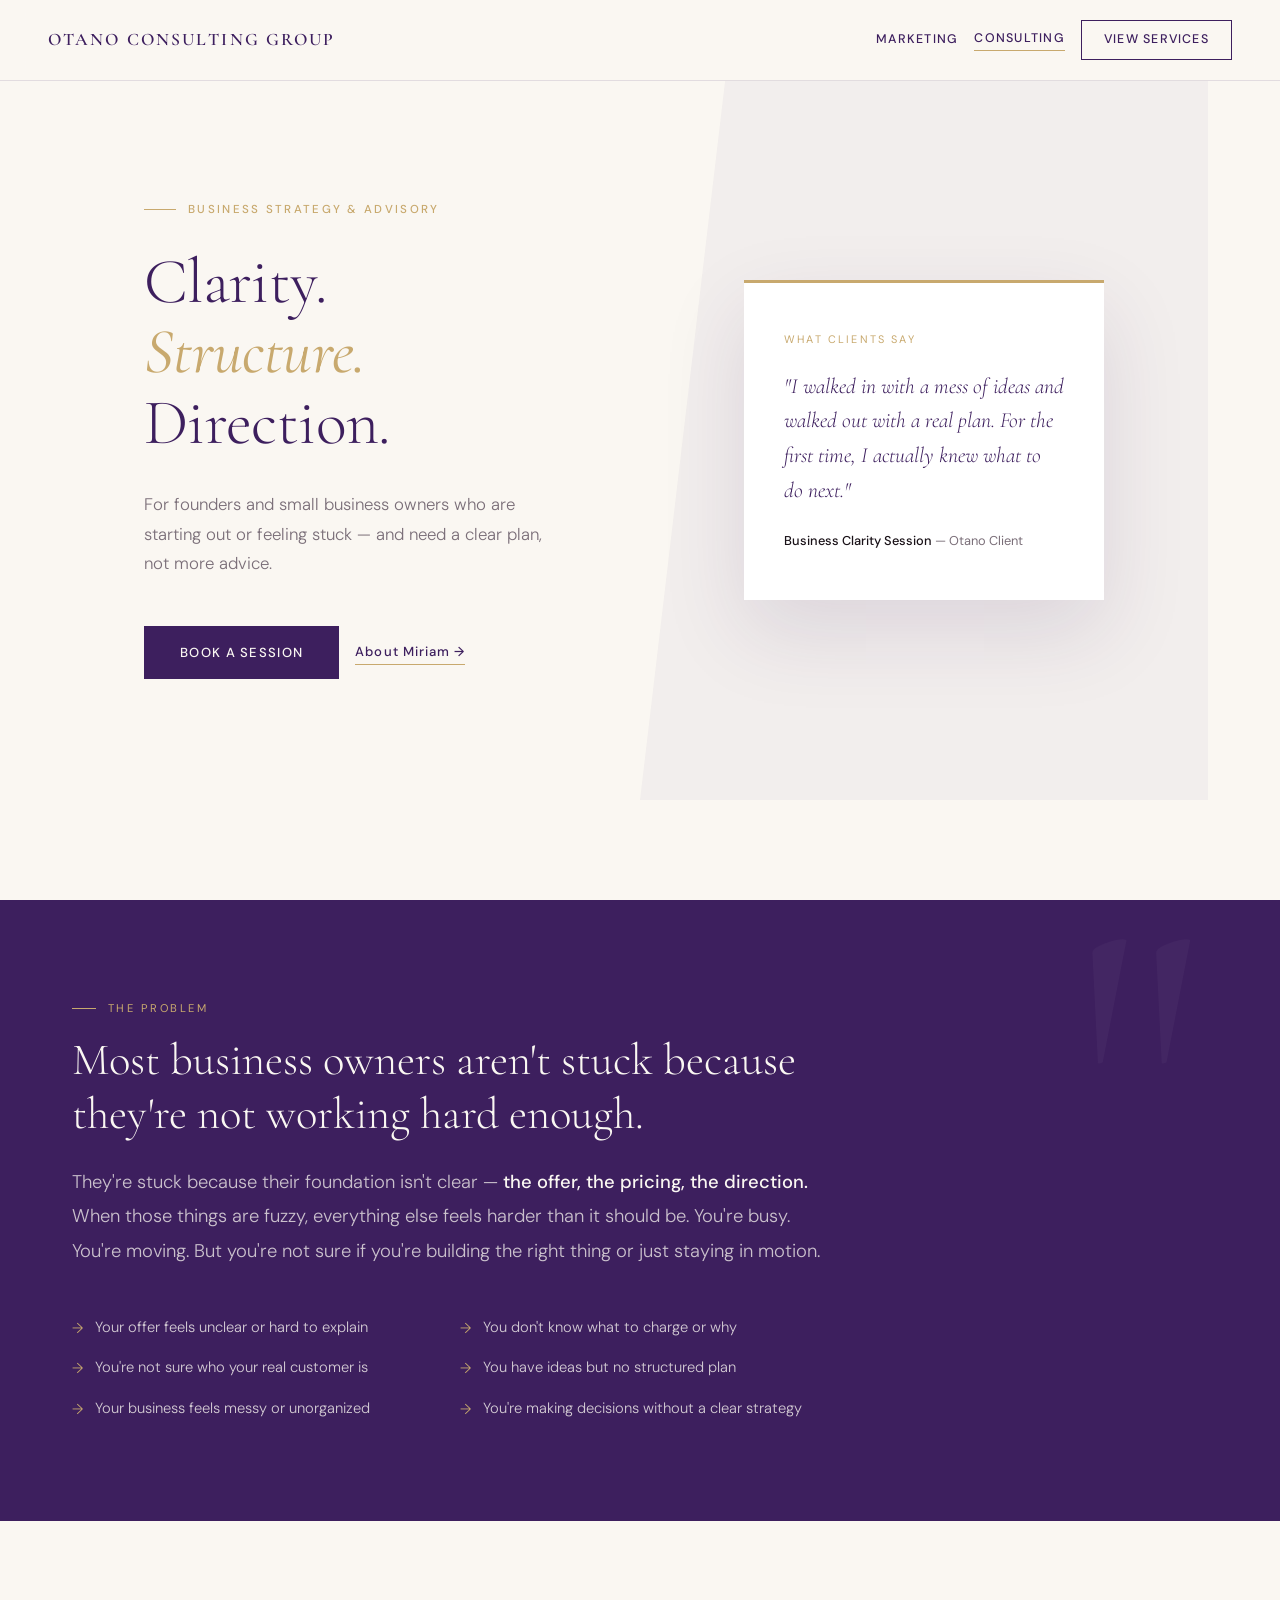
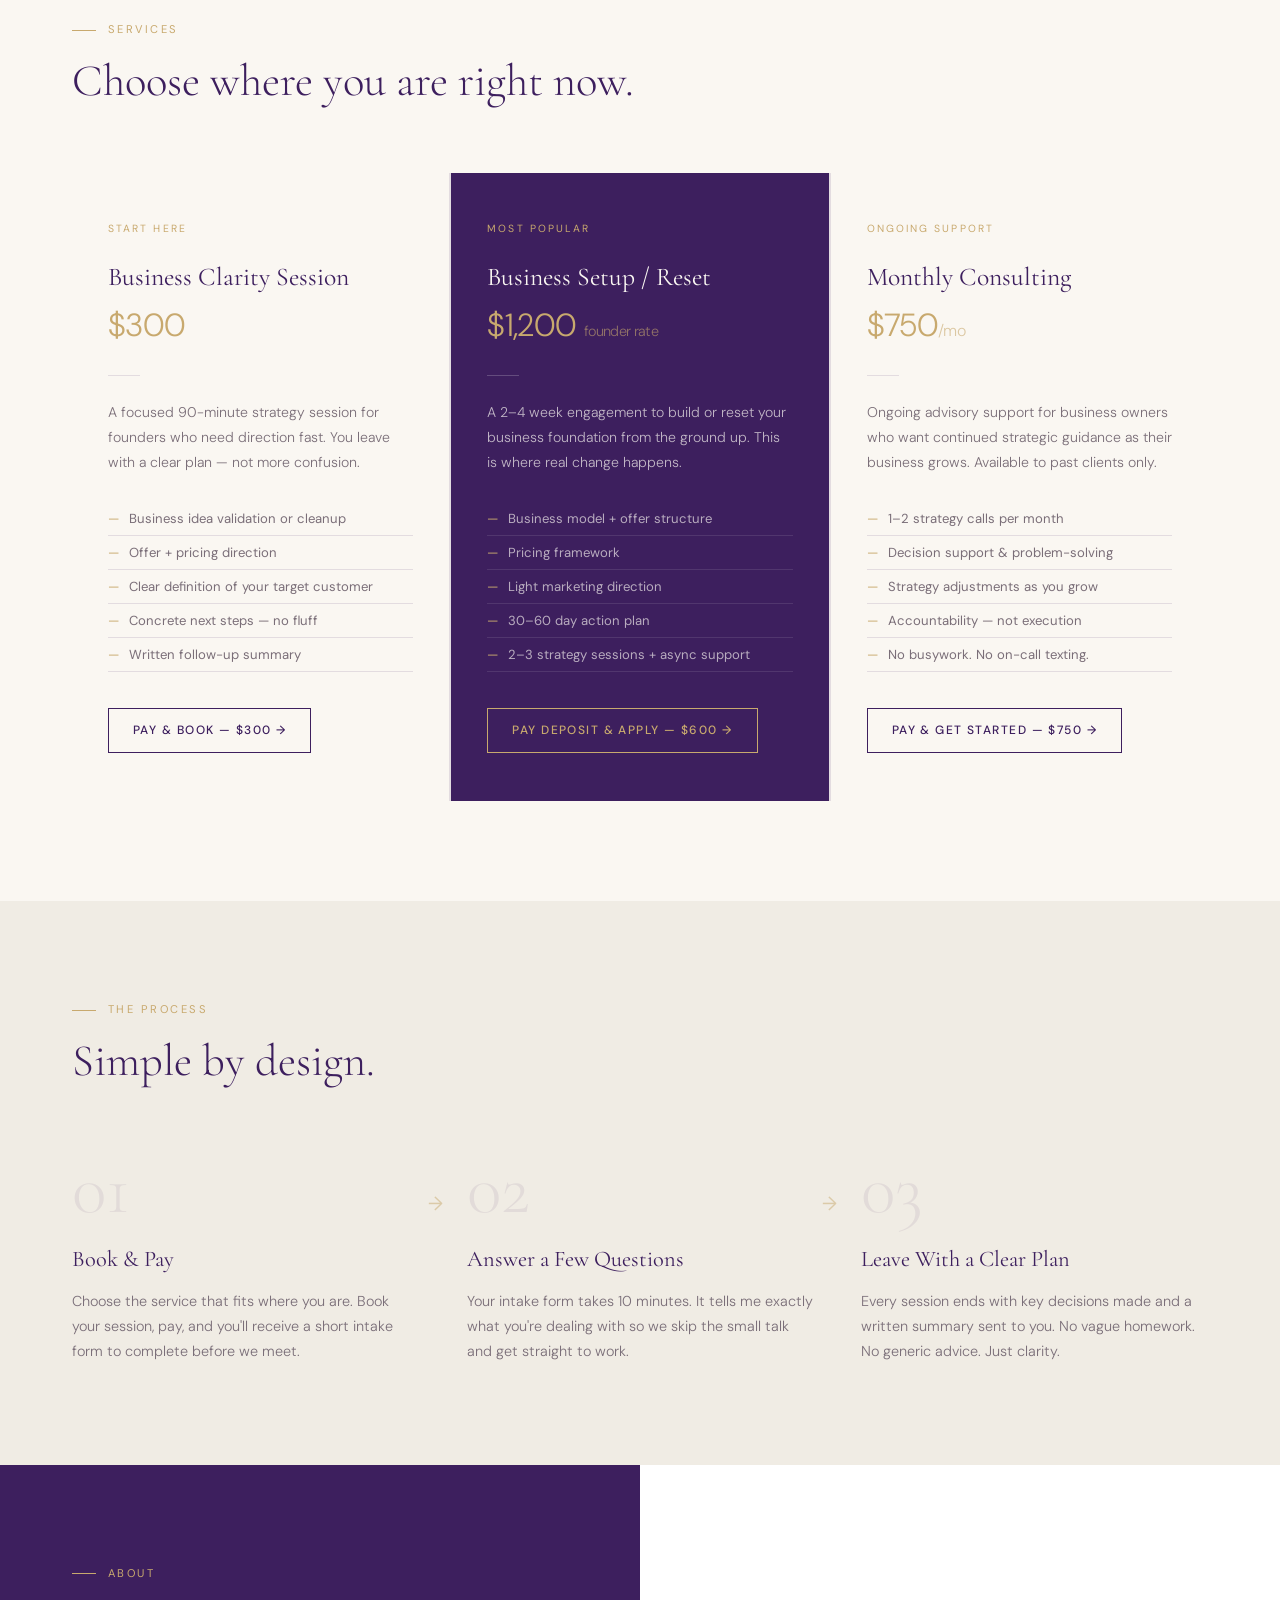
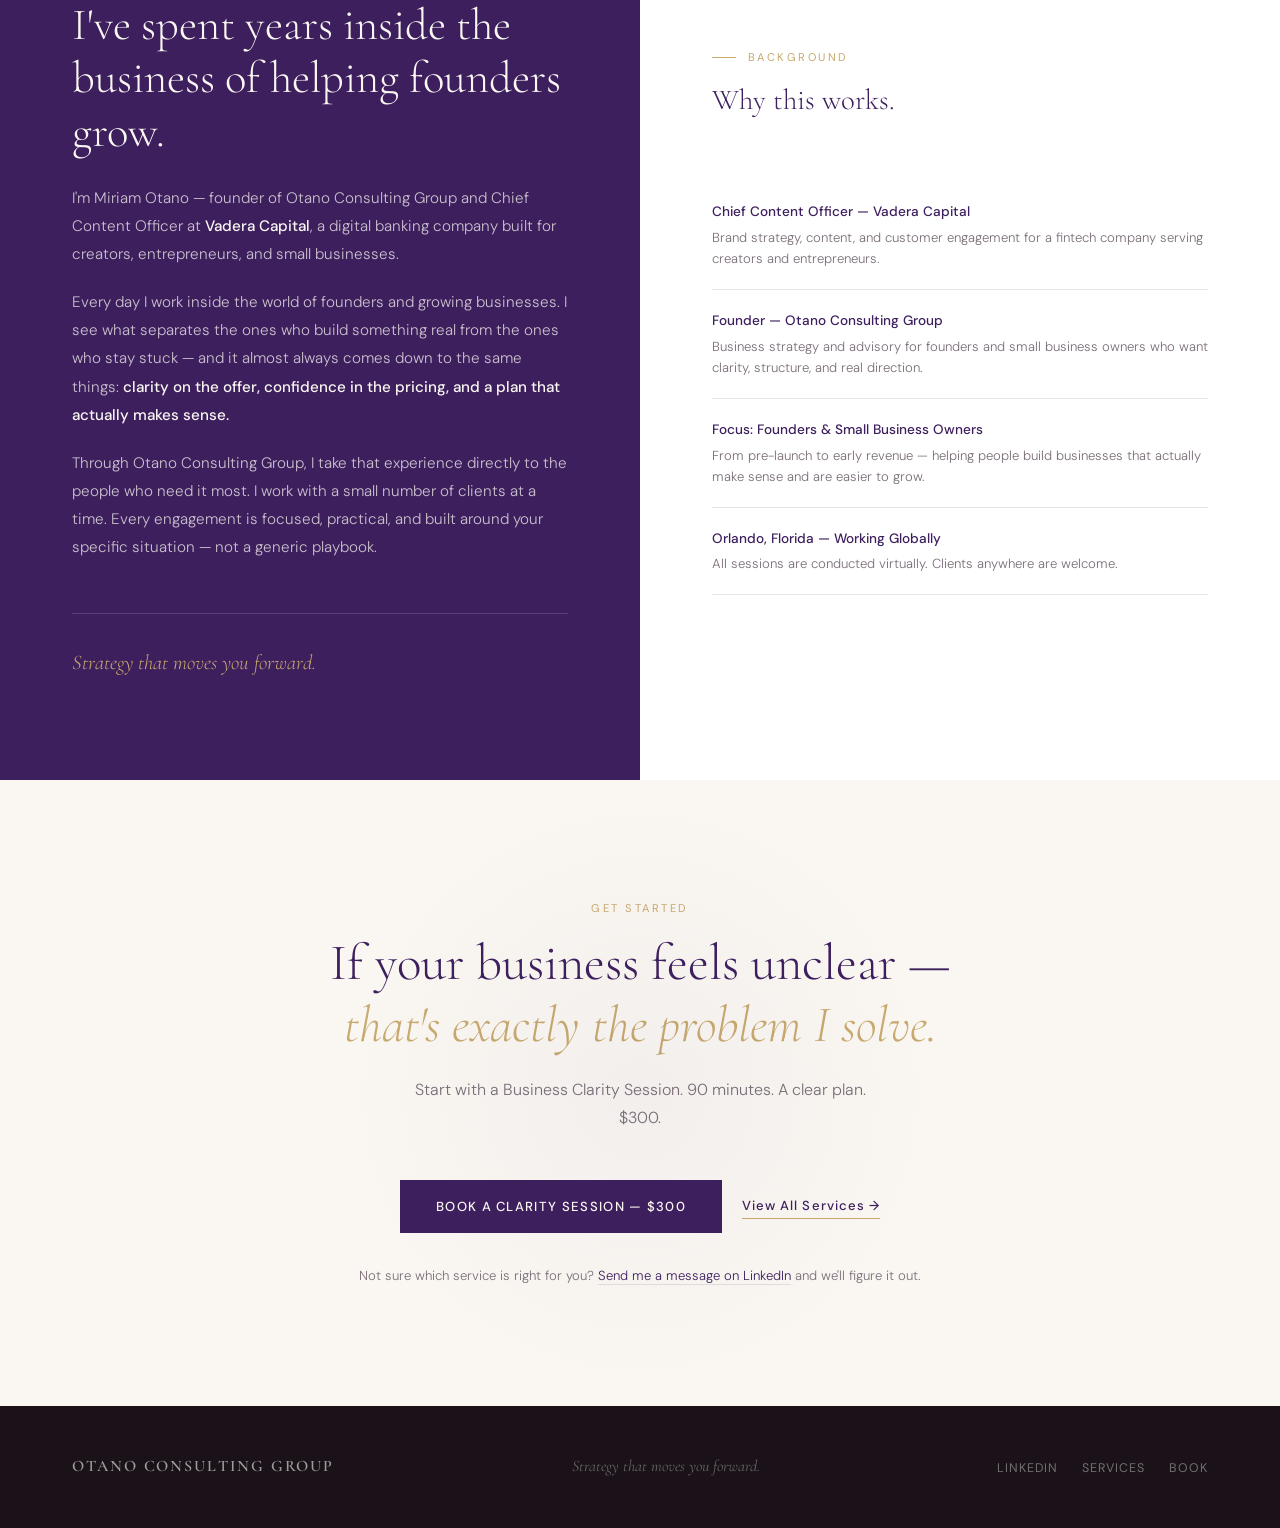
==== consulting.html @ ebc70600 "Add files via upload" ====
<!DOCTYPE html>
<html lang="en">
<head>
<meta charset="UTF-8"/>
<meta name="viewport" content="width=device-width, initial-scale=1.0"/>
<title>Otano Consulting Group</title>
<link href="https://fonts.googleapis.com/css2?family=Cormorant+Garamond:ital,wght@0,300;0,400;0,600;1,300;1,400&family=DM+Sans:wght@300;400;500&display=swap" rel="stylesheet"/>
<style>
  :root {
    --ink: #1a1218;
    --purple: #3d1f5e;
    --purple-mid: #5c3182;
    --gold: #c8a96e;
    --cream: #faf7f2;
    --warm-gray: #f0ece4;
    --text-muted: #7a6e78;
    --border: rgba(61,31,94,0.12);
  }

  *, *::before, *::after { box-sizing: border-box; margin: 0; padding: 0; }

  html { scroll-behavior: smooth; }

  body {
    font-family: 'DM Sans', sans-serif;
    background: var(--cream);
    color: var(--ink);
    font-size: 16px;
    line-height: 1.6;
    overflow-x: hidden;
  }

  /* ── NAV ── */
  nav {
    position: fixed; top: 0; left: 0; right: 0; z-index: 100;
    padding: 20px 48px;
    display: flex; align-items: center; justify-content: space-between;
    background: rgba(250,247,242,0.92);
    backdrop-filter: blur(12px);
    border-bottom: 1px solid var(--border);
  }
  .nav-logo {
    font-family: 'Cormorant Garamond', serif;
    font-size: 1.1rem;
    font-weight: 600;
    letter-spacing: 0.12em;
    text-transform: uppercase;
    color: var(--purple);
    text-decoration: none;
  }
  .nav-cta {
    font-size: 0.78rem;
    font-weight: 500;
    letter-spacing: 0.1em;
    text-transform: uppercase;
    color: var(--purple);
    text-decoration: none;
    border: 1px solid var(--purple);
    padding: 9px 22px;
    transition: all 0.25s;
  }
  .nav-cta:hover { background: var(--purple); color: var(--cream); }

  /* ── HERO ── */
  .hero {
    min-height: 100vh;
    display: grid;
    grid-template-columns: 1fr 1fr;
    padding-top: 80px;
    position: relative;
    overflow: hidden;
  }
  .hero-left {
    display: flex;
    flex-direction: column;
    justify-content: center;
    padding: 80px 48px 80px 72px;
    position: relative;
    z-index: 2;
  }
  .hero-eyebrow {
    font-size: 0.72rem;
    font-weight: 500;
    letter-spacing: 0.2em;
    text-transform: uppercase;
    color: var(--gold);
    margin-bottom: 28px;
    display: flex;
    align-items: center;
    gap: 12px;
  }
  .hero-eyebrow::before {
    content: '';
    display: block;
    width: 32px;
    height: 1px;
    background: var(--gold);
  }
  .hero h1 {
    font-family: 'Cormorant Garamond', serif;
    font-size: clamp(3rem, 5vw, 4.8rem);
    font-weight: 300;
    line-height: 1.1;
    color: var(--purple);
    margin-bottom: 32px;
    letter-spacing: -0.01em;
  }
  .hero h1 em {
    font-style: italic;
    font-weight: 400;
    color: var(--gold);
  }
  .hero-sub {
    font-size: 1.05rem;
    font-weight: 300;
    color: var(--text-muted);
    line-height: 1.75;
    max-width: 400px;
    margin-bottom: 48px;
  }
  .hero-actions {
    display: flex;
    gap: 16px;
    align-items: center;
    flex-wrap: wrap;
  }
  .btn-primary {
    display: inline-block;
    background: var(--purple);
    color: var(--cream);
    padding: 16px 36px;
    font-size: 0.82rem;
    font-weight: 500;
    letter-spacing: 0.1em;
    text-transform: uppercase;
    text-decoration: none;
    transition: all 0.3s;
    position: relative;
    overflow: hidden;
  }
  .btn-primary::after {
    content: '';
    position: absolute;
    bottom: 0; left: 0;
    width: 0; height: 2px;
    background: var(--gold);
    transition: width 0.3s;
  }
  .btn-primary:hover { background: var(--purple-mid); }
  .btn-primary:hover::after { width: 100%; }

  .btn-ghost {
    display: inline-block;
    color: var(--purple);
    font-size: 0.82rem;
    font-weight: 500;
    letter-spacing: 0.08em;
    text-decoration: none;
    border-bottom: 1px solid var(--gold);
    padding-bottom: 2px;
    transition: all 0.2s;
  }
  .btn-ghost:hover { color: var(--gold); }

  .hero-right {
    position: relative;
    display: flex;
    align-items: center;
    justify-content: center;
  }
  .hero-graphic {
    position: absolute;
    inset: 0;
    background: var(--purple);
    clip-path: polygon(15% 0%, 100% 0%, 100% 100%, 0% 100%);
    opacity: 0.04;
  }
  .hero-card {
    position: relative;
    z-index: 2;
    background: white;
    padding: 48px 40px;
    max-width: 360px;
    width: 90%;
    box-shadow: 0 32px 80px rgba(61,31,94,0.12);
    border-top: 3px solid var(--gold);
  }
  .hero-card-label {
    font-size: 0.68rem;
    letter-spacing: 0.2em;
    text-transform: uppercase;
    color: var(--gold);
    margin-bottom: 20px;
  }
  .hero-card p {
    font-family: 'Cormorant Garamond', serif;
    font-size: 1.35rem;
    font-weight: 300;
    line-height: 1.6;
    color: var(--purple);
    font-style: italic;
    margin-bottom: 24px;
  }
  .hero-card-sig {
    font-size: 0.8rem;
    color: var(--text-muted);
    font-weight: 400;
  }
  .hero-card-sig strong { color: var(--ink); font-weight: 500; }

  /* ── SECTION BASE ── */
  section { padding: 100px 72px; }

  .section-label {
    font-size: 0.7rem;
    letter-spacing: 0.22em;
    text-transform: uppercase;
    color: var(--gold);
    margin-bottom: 16px;
    display: flex;
    align-items: center;
    gap: 12px;
  }
  .section-label::before {
    content: '';
    display: block;
    width: 24px;
    height: 1px;
    background: var(--gold);
  }
  .section-title {
    font-family: 'Cormorant Garamond', serif;
    font-size: clamp(2rem, 3.5vw, 3rem);
    font-weight: 300;
    line-height: 1.2;
    color: var(--purple);
    margin-bottom: 24px;
  }

  /* ── PROBLEM ── */
  .problem {
    background: var(--purple);
    color: var(--cream);
    padding: 100px 72px;
    position: relative;
    overflow: hidden;
  }
  .problem::before {
    content: '"';
    position: absolute;
    top: -40px; right: 80px;
    font-family: 'Cormorant Garamond', serif;
    font-size: 28rem;
    color: rgba(255,255,255,0.03);
    line-height: 1;
    pointer-events: none;
  }
  .problem-inner {
    max-width: 760px;
  }
  .problem .section-label { color: var(--gold); }
  .problem .section-label::before { background: var(--gold); }
  .problem .section-title { color: var(--cream); }
  .problem-body {
    font-size: 1.15rem;
    font-weight: 300;
    line-height: 1.85;
    color: rgba(250,247,242,0.75);
    margin-bottom: 48px;
  }
  .problem-body strong { color: var(--cream); font-weight: 500; }

  .problem-list {
    display: grid;
    grid-template-columns: 1fr 1fr;
    gap: 16px;
    list-style: none;
  }
  .problem-list li {
    display: flex;
    align-items: flex-start;
    gap: 12px;
    font-size: 0.92rem;
    color: rgba(250,247,242,0.8);
    font-weight: 300;
  }
  .problem-list li::before {
    content: '→';
    color: var(--gold);
    flex-shrink: 0;
    margin-top: 1px;
  }

  /* ── OFFERS ── */
  .offers { background: var(--cream); }
  .offers-grid {
    display: grid;
    grid-template-columns: repeat(3, 1fr);
    gap: 2px;
    margin-top: 64px;
    background: var(--border);
  }
  .offer-card {
    background: var(--cream);
    padding: 48px 36px;
    position: relative;
    transition: all 0.3s;
  }
  .offer-card:hover { background: white; transform: translateY(-4px); box-shadow: 0 20px 60px rgba(61,31,94,0.1); z-index: 2; }
  .offer-card.featured {
    background: var(--purple);
  }
  .offer-card.featured:hover { background: var(--purple-mid); }

  .offer-tag {
    font-size: 0.65rem;
    letter-spacing: 0.2em;
    text-transform: uppercase;
    color: var(--gold);
    margin-bottom: 24px;
    display: block;
  }
  .offer-name {
    font-family: 'Cormorant Garamond', serif;
    font-size: 1.6rem;
    font-weight: 400;
    line-height: 1.2;
    color: var(--purple);
    margin-bottom: 8px;
  }
  .offer-card.featured .offer-name { color: var(--cream); }

  .offer-price {
    font-size: 2rem;
    font-weight: 300;
    color: var(--gold);
    margin-bottom: 24px;
    letter-spacing: -0.02em;
  }
  .offer-divider {
    width: 32px; height: 1px;
    background: var(--border);
    margin-bottom: 24px;
  }
  .offer-card.featured .offer-divider { background: rgba(255,255,255,0.2); }

  .offer-desc {
    font-size: 0.88rem;
    font-weight: 300;
    line-height: 1.75;
    color: var(--text-muted);
    margin-bottom: 28px;
  }
  .offer-card.featured .offer-desc { color: rgba(250,247,242,0.7); }

  .offer-includes {
    list-style: none;
    margin-bottom: 36px;
  }
  .offer-includes li {
    font-size: 0.82rem;
    color: var(--text-muted);
    padding: 6px 0;
    border-bottom: 1px solid var(--border);
    display: flex;
    gap: 10px;
    align-items: flex-start;
  }
  .offer-card.featured .offer-includes li {
    color: rgba(250,247,242,0.65);
    border-color: rgba(255,255,255,0.1);
  }
  .offer-includes li::before { content: '—'; color: var(--gold); flex-shrink: 0; }

  .offer-btn {
    display: inline-block;
    font-size: 0.75rem;
    font-weight: 500;
    letter-spacing: 0.12em;
    text-transform: uppercase;
    text-decoration: none;
    padding: 12px 24px;
    border: 1px solid var(--purple);
    color: var(--purple);
    transition: all 0.25s;
  }
  .offer-btn:hover { background: var(--purple); color: var(--cream); }
  .offer-card.featured .offer-btn {
    border-color: var(--gold);
    color: var(--gold);
  }
  .offer-card.featured .offer-btn:hover { background: var(--gold); color: var(--purple); }

  /* ── HOW IT WORKS ── */
  .how { background: var(--warm-gray); }
  .steps {
    display: grid;
    grid-template-columns: repeat(3, 1fr);
    gap: 48px;
    margin-top: 64px;
  }
  .step {
    position: relative;
  }
  .step-number {
    font-family: 'Cormorant Garamond', serif;
    font-size: 4.5rem;
    font-weight: 300;
    color: rgba(61,31,94,0.08);
    line-height: 1;
    margin-bottom: 16px;
  }
  .step-title {
    font-family: 'Cormorant Garamond', serif;
    font-size: 1.4rem;
    font-weight: 400;
    color: var(--purple);
    margin-bottom: 12px;
  }
  .step-desc {
    font-size: 0.9rem;
    font-weight: 300;
    color: var(--text-muted);
    line-height: 1.75;
  }
  .step-connector {
    position: absolute;
    top: 36px; right: -24px;
    color: var(--gold);
    font-size: 1.2rem;
    opacity: 0.5;
  }

  /* ── ABOUT ── */
  .about {
    display: grid;
    grid-template-columns: 1fr 1fr;
    gap: 0;
    padding: 0;
    background: white;
  }
  .about-left {
    background: var(--purple);
    padding: 100px 72px;
    display: flex;
    flex-direction: column;
    justify-content: center;
  }
  .about-left .section-label { color: var(--gold); }
  .about-left .section-label::before { background: var(--gold); }
  .about-left .section-title { color: var(--cream); }
  .about-left p {
    font-size: 0.95rem;
    font-weight: 300;
    line-height: 1.85;
    color: rgba(250,247,242,0.75);
    margin-bottom: 20px;
  }
  .about-left p strong { color: var(--cream); font-weight: 500; }
  .about-tagline {
    margin-top: 32px;
    padding-top: 32px;
    border-top: 1px solid rgba(255,255,255,0.15);
    font-family: 'Cormorant Garamond', serif;
    font-size: 1.3rem;
    font-style: italic;
    color: var(--gold);
    font-weight: 300;
  }
  .about-right {
    padding: 100px 72px;
    display: flex;
    flex-direction: column;
    justify-content: center;
    background: white;
  }
  .credentials {
    list-style: none;
    margin-top: 40px;
  }
  .credentials li {
    padding: 20px 0;
    border-bottom: 1px solid var(--border);
    display: flex;
    flex-direction: column;
    gap: 4px;
  }
  .credentials li strong {
    font-size: 0.85rem;
    font-weight: 500;
    color: var(--purple);
  }
  .credentials li span {
    font-size: 0.82rem;
    font-weight: 300;
    color: var(--text-muted);
  }

  /* ── CTA ── */
  .cta-section {
    background: var(--cream);
    padding: 120px 72px;
    text-align: center;
    position: relative;
    overflow: hidden;
  }
  .cta-section::before {
    content: '';
    position: absolute;
    top: 50%; left: 50%;
    transform: translate(-50%, -50%);
    width: 600px; height: 600px;
    border-radius: 50%;
    background: radial-gradient(circle, rgba(61,31,94,0.04) 0%, transparent 70%);
    pointer-events: none;
  }
  .cta-section .section-label {
    justify-content: center;
  }
  .cta-section .section-label::before { display: none; }
  .cta-title {
    font-family: 'Cormorant Garamond', serif;
    font-size: clamp(2.2rem, 4vw, 3.8rem);
    font-weight: 300;
    color: var(--purple);
    max-width: 700px;
    margin: 0 auto 20px;
    line-height: 1.2;
  }
  .cta-title em { font-style: italic; color: var(--gold); }
  .cta-sub {
    font-size: 1rem;
    font-weight: 300;
    color: var(--text-muted);
    max-width: 480px;
    margin: 0 auto 48px;
    line-height: 1.75;
  }
  .cta-actions {
    display: flex;
    gap: 20px;
    justify-content: center;
    align-items: center;
    flex-wrap: wrap;
  }
  .cta-note {
    margin-top: 32px;
    font-size: 0.82rem;
    color: var(--text-muted);
    font-weight: 300;
  }
  .cta-note a { color: var(--purple); text-decoration: none; border-bottom: 1px solid var(--border); }

  /* ── FOOTER ── */
  footer {
    background: var(--ink);
    padding: 48px 72px;
    display: flex;
    align-items: center;
    justify-content: space-between;
  }
  .footer-logo {
    font-family: 'Cormorant Garamond', serif;
    font-size: 1rem;
    font-weight: 600;
    letter-spacing: 0.12em;
    text-transform: uppercase;
    color: var(--cream);
    opacity: 0.6;
  }
  .footer-tagline {
    font-size: 0.78rem;
    color: rgba(250,247,242,0.35);
    font-style: italic;
    font-family: 'Cormorant Garamond', serif;
    font-size: 1rem;
  }
  .footer-links {
    display: flex;
    gap: 24px;
    list-style: none;
  }
  .footer-links a {
    font-size: 0.78rem;
    color: rgba(250,247,242,0.4);
    text-decoration: none;
    letter-spacing: 0.08em;
    text-transform: uppercase;
    transition: color 0.2s;
  }
  .footer-links a:hover { color: var(--gold); }

  /* ── ANIMATIONS ── */
  .fade-up {
    opacity: 0;
    transform: translateY(28px);
    transition: opacity 0.7s ease, transform 0.7s ease;
  }
  .fade-up.visible {
    opacity: 1;
    transform: translateY(0);
  }

  /* ── RESPONSIVE ── */
  @media (max-width: 900px) {
    nav { padding: 16px 24px; }
    .hero { grid-template-columns: 1fr; min-height: auto; padding-top: 80px; }
    .hero-left { padding: 60px 24px; }
    .hero-right { display: none; }
    section { padding: 72px 24px; }
    .problem { padding: 72px 24px; }
    .offers-grid { grid-template-columns: 1fr; gap: 0; }
    .steps { grid-template-columns: 1fr; gap: 36px; }
    .step-connector { display: none; }
    .about { grid-template-columns: 1fr; }
    .about-left, .about-right { padding: 72px 24px; }
    .cta-section { padding: 80px 24px; }
    .problem-list { grid-template-columns: 1fr; }
    footer { flex-direction: column; gap: 20px; text-align: center; padding: 40px 24px; }
    .footer-links { justify-content: center; }
  }
</style>
</head>
<body>

<!-- NAV -->
<nav>
  <a href="index.html" class="nav-logo">Otano Consulting Group</a>
  <div style="display:flex;gap:16px;align-items:center;">
    <a href="index.html" style="font-size:0.78rem;font-weight:500;letter-spacing:0.1em;text-transform:uppercase;color:var(--purple);text-decoration:none;">Marketing</a>
    <a href="consulting.html" style="font-size:0.78rem;font-weight:500;letter-spacing:0.1em;text-transform:uppercase;color:var(--purple);text-decoration:none;border-bottom:1px solid var(--gold);padding-bottom:2px;">Consulting</a>
    <a href="#offers" class="nav-cta">View Services</a>
  </div>
</nav>

<!-- HERO -->
<section class="hero">
  <div class="hero-left">
    <div class="hero-eyebrow">Business Strategy & Advisory</div>
    <h1>Clarity.<br/><em>Structure.</em><br/>Direction.</h1>
    <p class="hero-sub">For founders and small business owners who are starting out or feeling stuck — and need a clear plan, not more advice.</p>
    <div class="hero-actions">
      <a href="https://buy.stripe.com/3cI14o5p83eCfj0efCdMI00" target="_blank" class="btn-primary">Book a Session</a>
      <a href="#about" class="btn-ghost">About Miriam →</a>
    </div>
  </div>
  <div class="hero-right">
    <div class="hero-graphic"></div>
    <div class="hero-card">
      <div class="hero-card-label">What clients say</div>
      <p>"I walked in with a mess of ideas and walked out with a real plan. For the first time, I actually knew what to do next."</p>
      <div class="hero-card-sig"><strong>Business Clarity Session</strong> — Otano Client</div>
    </div>
  </div>
</section>

<!-- PROBLEM -->
<div class="problem">
  <div class="problem-inner">
    <div class="section-label">The Problem</div>
    <h2 class="section-title">Most business owners aren't stuck because they're not working hard enough.</h2>
    <p class="problem-body">They're stuck because their foundation isn't clear — <strong>the offer, the pricing, the direction.</strong> When those things are fuzzy, everything else feels harder than it should be. You're busy. You're moving. But you're not sure if you're building the right thing or just staying in motion.</p>
    <ul class="problem-list">
      <li>Your offer feels unclear or hard to explain</li>
      <li>You don't know what to charge or why</li>
      <li>You're not sure who your real customer is</li>
      <li>You have ideas but no structured plan</li>
      <li>Your business feels messy or unorganized</li>
      <li>You're making decisions without a clear strategy</li>
    </ul>
  </div>
</div>

<!-- OFFERS -->
<section class="offers" id="offers">
  <div class="section-label">Services</div>
  <h2 class="section-title">Choose where you are right now.</h2>
  <div class="offers-grid">

    <!-- Offer 1 -->
    <div class="offer-card fade-up">
      <span class="offer-tag">Start Here</span>
      <div class="offer-name">Business Clarity Session</div>
      <div class="offer-price">$300</div>
      <div class="offer-divider"></div>
      <p class="offer-desc">A focused 90-minute strategy session for founders who need direction fast. You leave with a clear plan — not more confusion.</p>
      <ul class="offer-includes">
        <li>Business idea validation or cleanup</li>
        <li>Offer + pricing direction</li>
        <li>Clear definition of your target customer</li>
        <li>Concrete next steps — no fluff</li>
        <li>Written follow-up summary</li>
      </ul>
      <a href="https://buy.stripe.com/3cI14o5p83eCfj0efCdMI00" target="_blank" class="offer-btn">Pay & Book — $300 →</a>
    </div>

    <!-- Offer 2 (featured) -->
    <div class="offer-card featured fade-up">
      <span class="offer-tag">Most Popular</span>
      <div class="offer-name">Business Setup / Reset</div>
      <div class="offer-price">$1,200 <span style="font-size:0.9rem;opacity:0.6">founder rate</span></div>
      <div class="offer-divider"></div>
      <p class="offer-desc">A 2–4 week engagement to build or reset your business foundation from the ground up. This is where real change happens.</p>
      <ul class="offer-includes">
        <li>Business model + offer structure</li>
        <li>Pricing framework</li>
        <li>Light marketing direction</li>
        <li>30–60 day action plan</li>
        <li>2–3 strategy sessions + async support</li>
      </ul>
      <a href="https://buy.stripe.com/9B614oaJsdTg6Mub3qdMI02" target="_blank" class="offer-btn">Pay Deposit & Apply — $600 →</a>
    </div>

    <!-- Offer 3 -->
    <div class="offer-card fade-up">
      <span class="offer-tag">Ongoing Support</span>
      <div class="offer-name">Monthly Consulting</div>
      <div class="offer-price">$750<span style="font-size:1rem;opacity:0.6">/mo</span></div>
      <div class="offer-divider"></div>
      <p class="offer-desc">Ongoing advisory support for business owners who want continued strategic guidance as their business grows. Available to past clients only.</p>
      <ul class="offer-includes">
        <li>1–2 strategy calls per month</li>
        <li>Decision support & problem-solving</li>
        <li>Strategy adjustments as you grow</li>
        <li>Accountability — not execution</li>
        <li>No busywork. No on-call texting.</li>
      </ul>
      <a href="https://buy.stripe.com/00wbJ218SeXkdaSdbydMI01" target="_blank" class="offer-btn">Pay & Get Started — $750 →</a>
    </div>

  </div>
</section>

<!-- HOW IT WORKS -->
<section class="how" id="how">
  <div class="section-label">The Process</div>
  <h2 class="section-title">Simple by design.</h2>
  <div class="steps">
    <div class="step fade-up">
      <div class="step-number">01</div>
      <div class="step-title">Book & Pay</div>
      <p class="step-desc">Choose the service that fits where you are. Book your session, pay, and you'll receive a short intake form to complete before we meet.</p>
      <span class="step-connector">→</span>
    </div>
    <div class="step fade-up">
      <div class="step-number">02</div>
      <div class="step-title">Answer a Few Questions</div>
      <p class="step-desc">Your intake form takes 10 minutes. It tells me exactly what you're dealing with so we skip the small talk and get straight to work.</p>
      <span class="step-connector">→</span>
    </div>
    <div class="step fade-up">
      <div class="step-number">03</div>
      <div class="step-title">Leave With a Clear Plan</div>
      <p class="step-desc">Every session ends with key decisions made and a written summary sent to you. No vague homework. No generic advice. Just clarity.</p>
    </div>
  </div>
</section>

<!-- ABOUT -->
<div class="about" id="about">
  <div class="about-left">
    <div class="section-label">About</div>
    <h2 class="section-title">I've spent years inside the business of helping founders grow.</h2>
    <p>I'm Miriam Otano — founder of Otano Consulting Group and Chief Content Officer at <strong>Vadera Capital</strong>, a digital banking company built for creators, entrepreneurs, and small businesses.</p>
    <p>Every day I work inside the world of founders and growing businesses. I see what separates the ones who build something real from the ones who stay stuck — and it almost always comes down to the same things: <strong>clarity on the offer, confidence in the pricing, and a plan that actually makes sense.</strong></p>
    <p>Through Otano Consulting Group, I take that experience directly to the people who need it most. I work with a small number of clients at a time. Every engagement is focused, practical, and built around your specific situation — not a generic playbook.</p>
    <div class="about-tagline">Strategy that moves you forward.</div>
  </div>
  <div class="about-right">
    <div class="section-label">Background</div>
    <h2 class="section-title" style="font-size:1.8rem">Why this works.</h2>
    <ul class="credentials">
      <li>
        <strong>Chief Content Officer — Vadera Capital</strong>
        <span>Brand strategy, content, and customer engagement for a fintech company serving creators and entrepreneurs.</span>
      </li>
      <li>
        <strong>Founder — Otano Consulting Group</strong>
        <span>Business strategy and advisory for founders and small business owners who want clarity, structure, and real direction.</span>
      </li>
      <li>
        <strong>Focus: Founders & Small Business Owners</strong>
        <span>From pre-launch to early revenue — helping people build businesses that actually make sense and are easier to grow.</span>
      </li>
      <li>
        <strong>Orlando, Florida — Working Globally</strong>
        <span>All sessions are conducted virtually. Clients anywhere are welcome.</span>
      </li>
    </ul>
  </div>
</div>

<!-- CTA -->
<section class="cta-section" id="book">
  <div class="section-label">Get Started</div>
  <h2 class="cta-title">If your business feels unclear — <em>that's exactly the problem I solve.</em></h2>
  <p class="cta-sub">Start with a Business Clarity Session. 90 minutes. A clear plan. $300.</p>
  <div class="cta-actions">
    <a href="https://buy.stripe.com/3cI14o5p83eCfj0efCdMI00" target="_blank" class="btn-primary">Book a Clarity Session — $300</a>
    <a href="#offers" class="btn-ghost">View All Services →</a>
  </div>
  <p class="cta-note">Not sure which service is right for you? <a href="https://www.linkedin.com/in/miriamotano/" target="_blank">Send me a message on LinkedIn</a> and we'll figure it out.</p>
</section>

<!-- FOOTER -->
<footer>
  <div class="footer-logo">Otano Consulting Group</div>
  <div class="footer-tagline">Strategy that moves you forward.</div>
  <ul class="footer-links">
    <li><a href="https://www.linkedin.com/in/miriamotano/" target="_blank">LinkedIn</a></li>
    <li><a href="#offers">Services</a></li>
    <li><a href="#book">Book</a></li>
  </ul>
</footer>

<script>
  // Fade-up on scroll
  const observer = new IntersectionObserver((entries) => {
    entries.forEach((entry, i) => {
      if (entry.isIntersecting) {
        setTimeout(() => entry.target.classList.add('visible'), i * 120);
      }
    });
  }, { threshold: 0.1 });
  document.querySelectorAll('.fade-up').forEach(el => observer.observe(el));
</script>

</body>
</html>
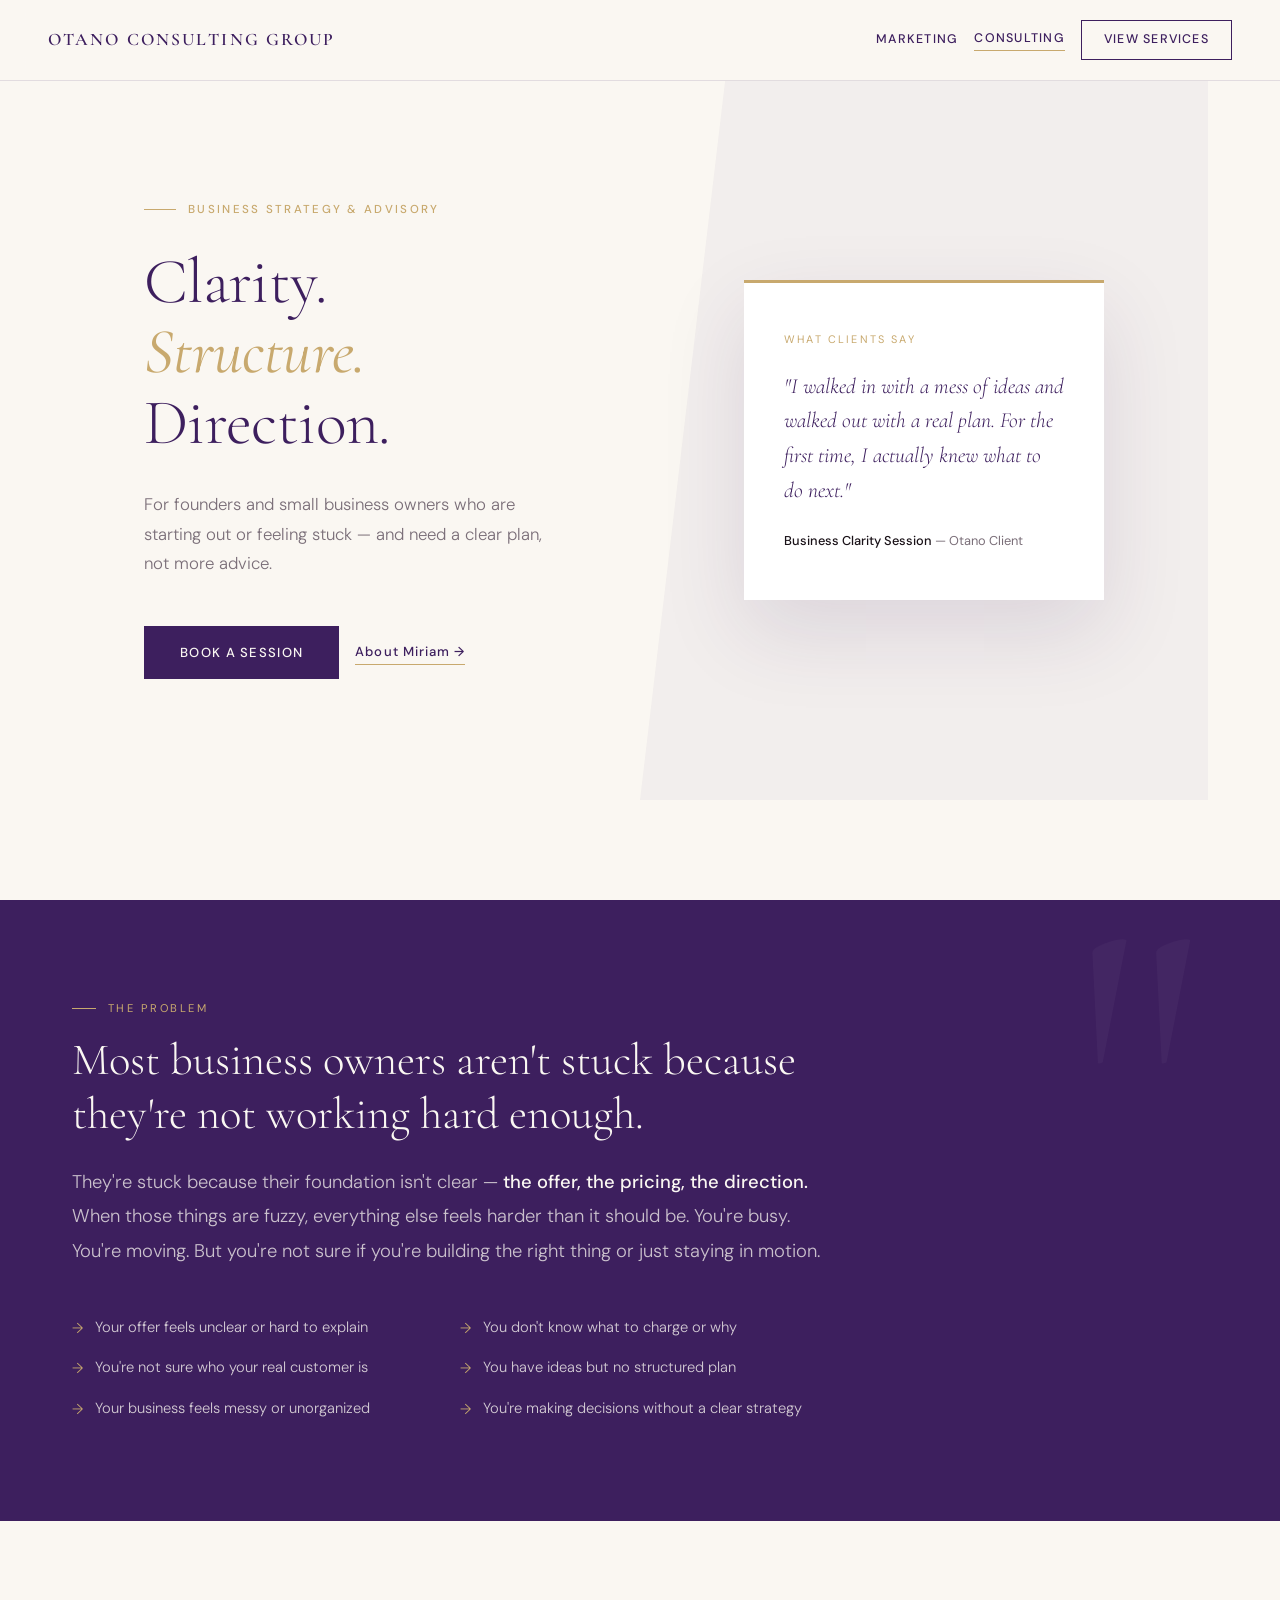
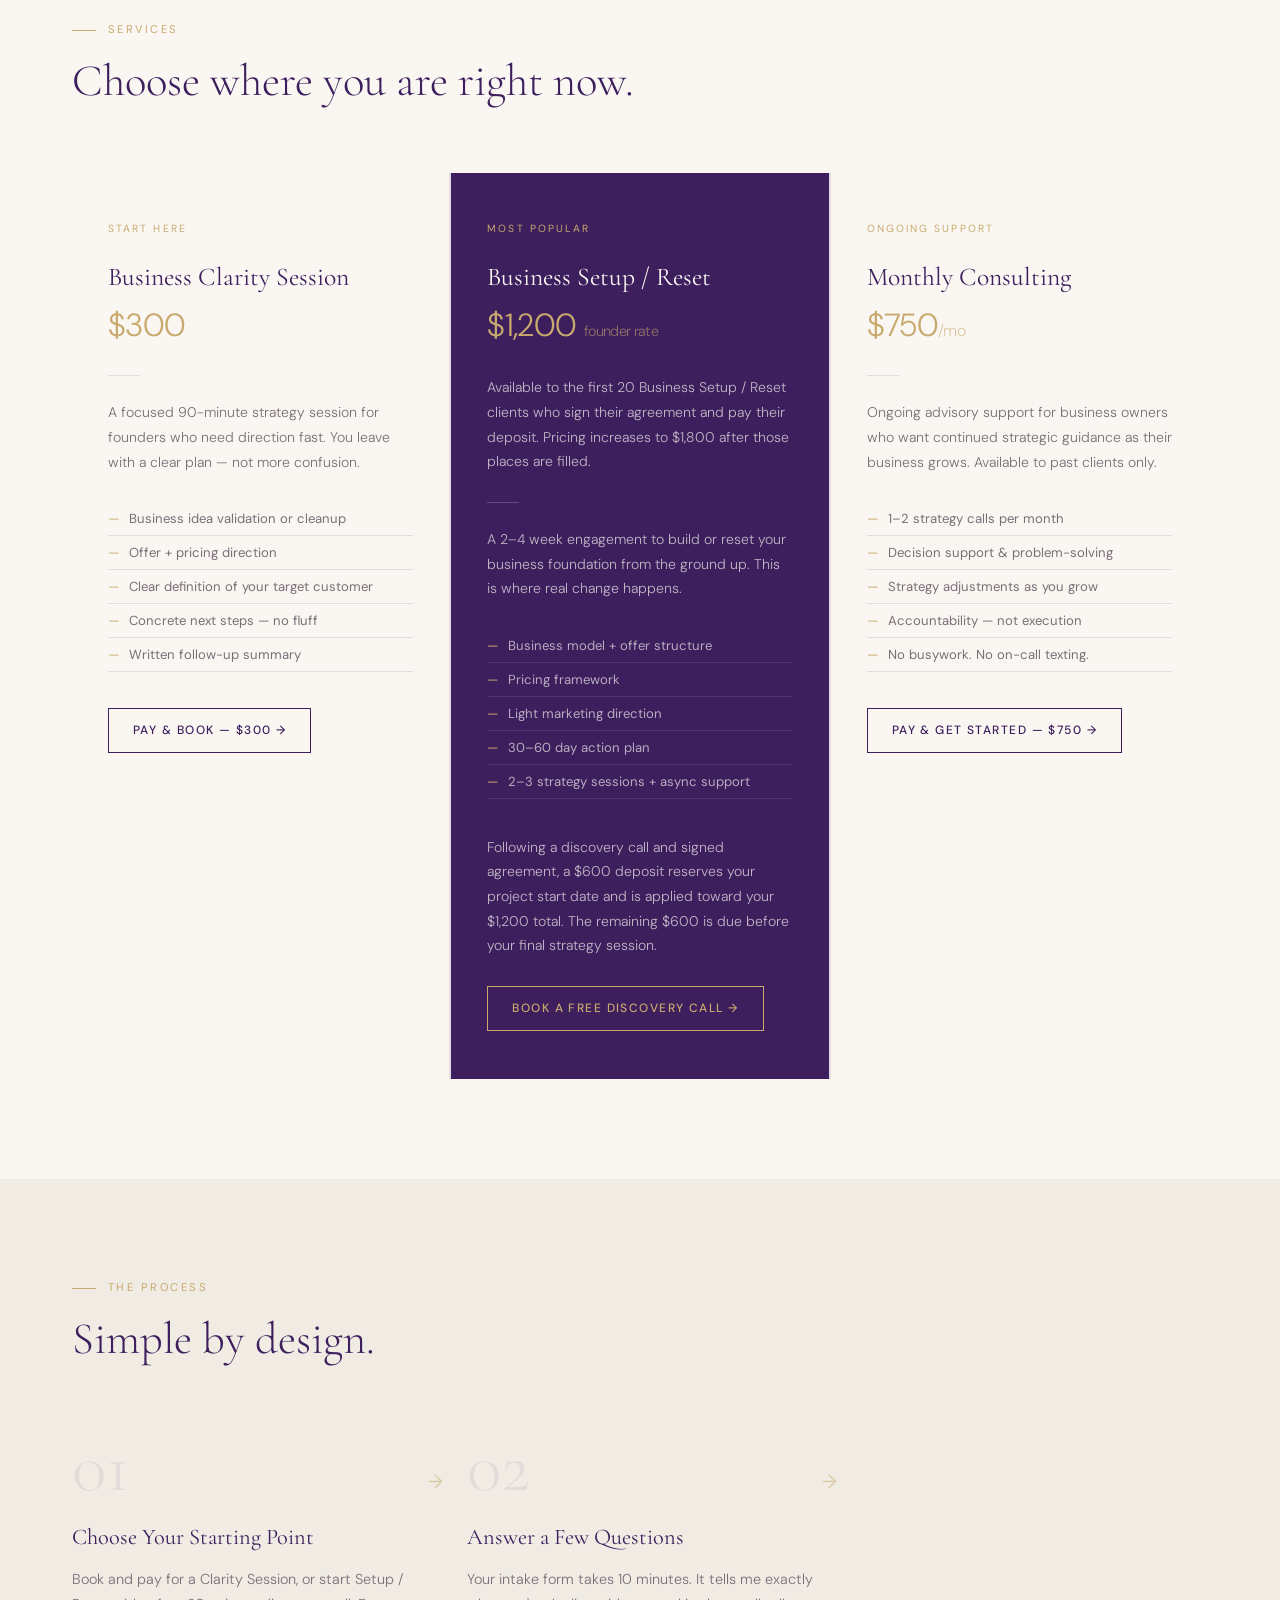
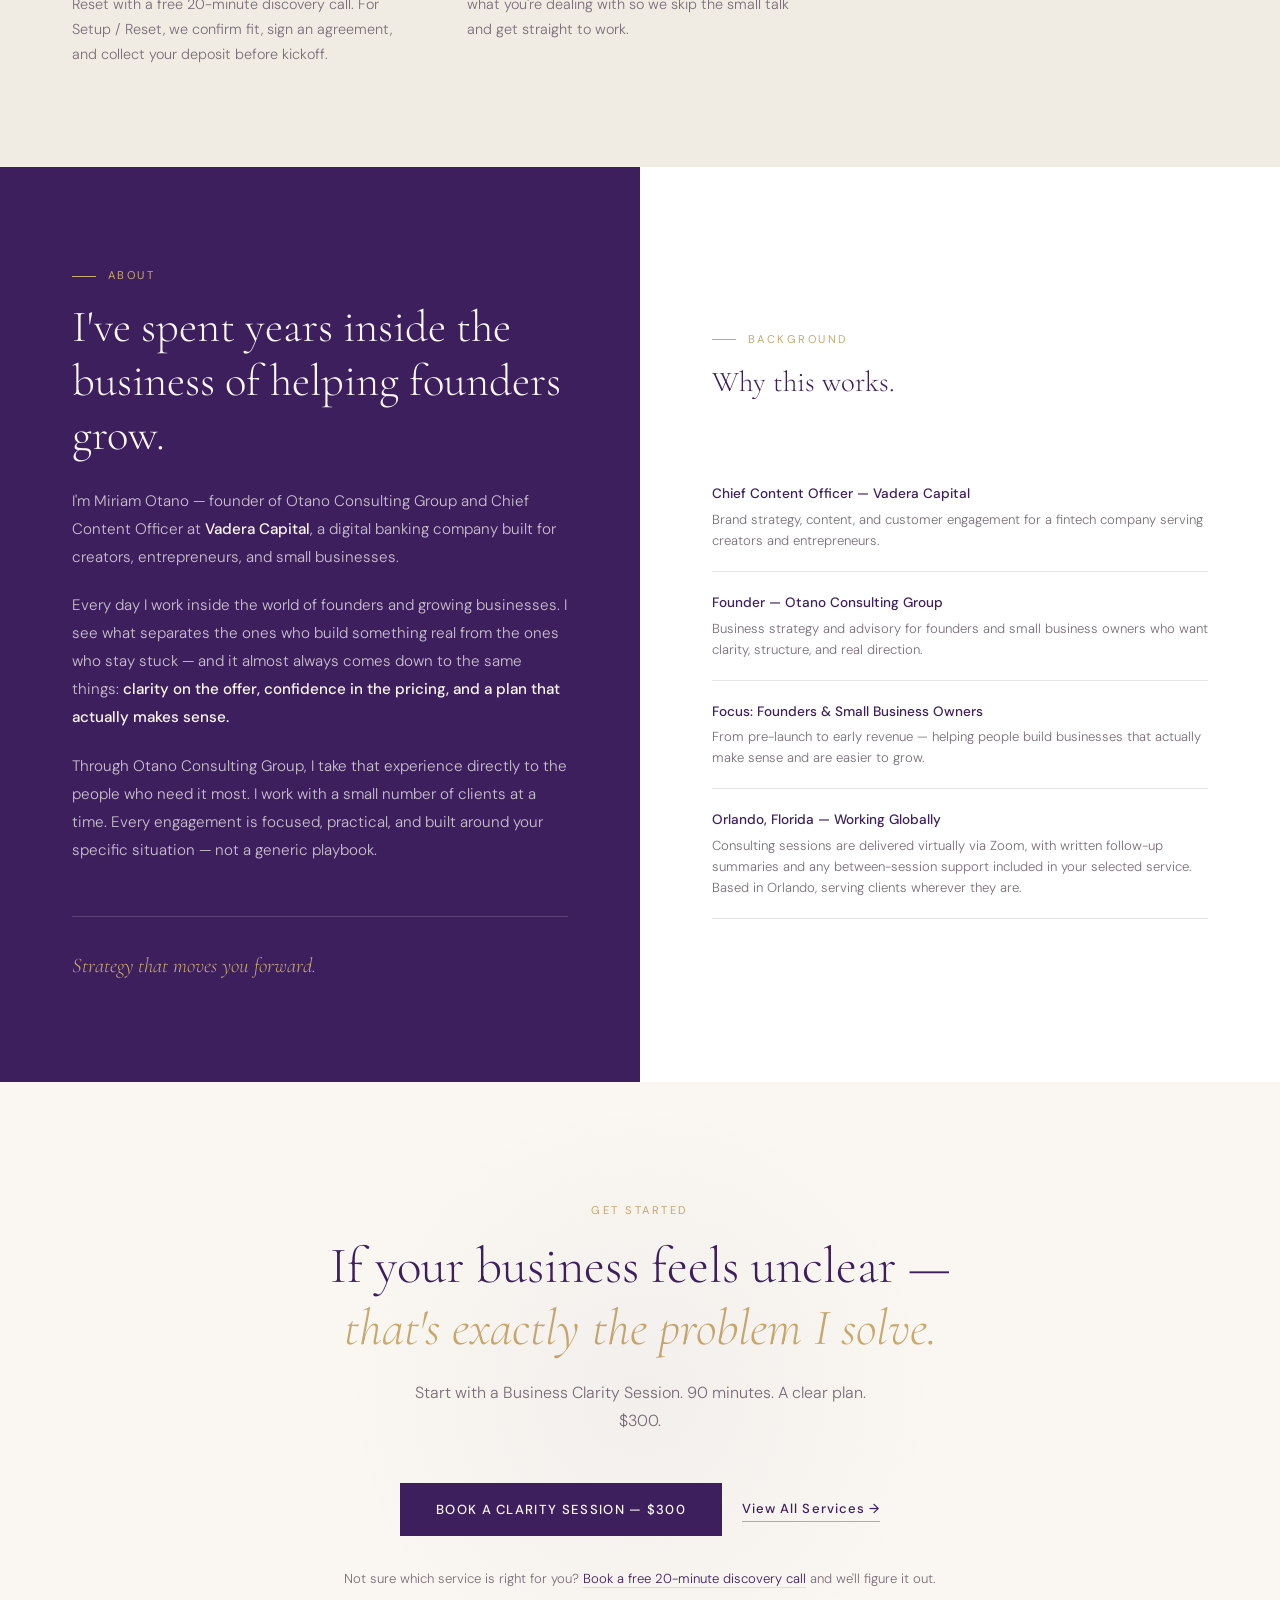
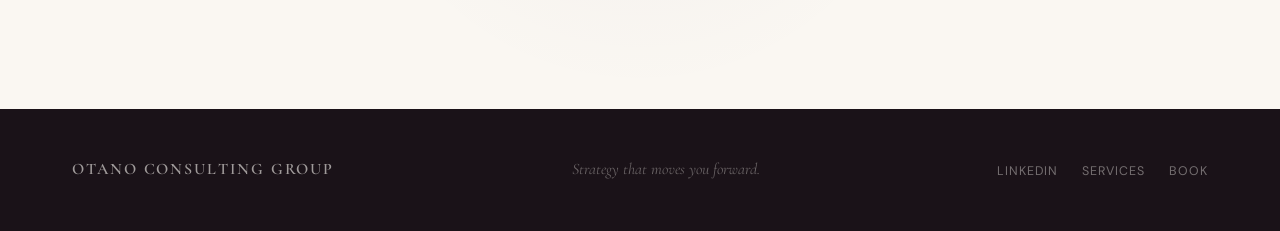
==== commit 001c650d: "Add files via upload" ====
--- a/consulting.html
+++ b/consulting.html
@@ -620,6 +620,14 @@
     .footer-links { justify-content: center; }
   }
 </style>
+<!-- Google tag (gtag.js) -->
+<script async src="https://www.googletagmanager.com/gtag/js?id=G-FG1D96ST3H"></script>
+<script>
+  window.dataLayer = window.dataLayer || [];
+  function gtag(){dataLayer.push(arguments);}
+  gtag('js', new Date());
+  gtag('config', 'G-FG1D96ST3H');
+</script>
 </head>
 <body>
 
@@ -699,6 +707,7 @@
       <span class="offer-tag">Most Popular</span>
       <div class="offer-name">Business Setup / Reset</div>
       <div class="offer-price">$1,200 <span style="font-size:0.9rem;opacity:0.6">founder rate</span></div>
+      <p class="offer-desc">Available to the first 20 Business Setup / Reset clients who sign their agreement and pay their deposit. Pricing increases to $1,800 after those places are filled.</p>
       <div class="offer-divider"></div>
       <p class="offer-desc">A 2–4 week engagement to build or reset your business foundation from the ground up. This is where real change happens.</p>
       <ul class="offer-includes">
@@ -708,7 +717,8 @@
         <li>30–60 day action plan</li>
         <li>2–3 strategy sessions + async support</li>
       </ul>
-      <a href="https://buy.stripe.com/9B614oaJsdTg6Mub3qdMI02" target="_blank" class="offer-btn">Pay Deposit & Apply — $600 →</a>
+      <p class="offer-desc">Following a discovery call and signed agreement, a $600 deposit reserves your project start date and is applied toward your $1,200 total. The remaining $600 is due before your final strategy session.</p>
+      <a href="https://calendly.com/otanoconsultinggroup/new-meeting-1" target="_blank" rel="noopener noreferrer" class="offer-btn">Book a Free Discovery Call →</a>
     </div>
 
     <!-- Offer 3 -->
@@ -738,8 +748,8 @@
   <div class="steps">
     <div class="step fade-up">
       <div class="step-number">01</div>
-      <div class="step-title">Book & Pay</div>
-      <p class="step-desc">Choose the service that fits where you are. Book your session, pay, and you'll receive a short intake form to complete before we meet.</p>
+      <div class="step-title">Choose Your Starting Point</div>
+      <p class="step-desc">Book and pay for a Clarity Session, or start Setup / Reset with a free 20-minute discovery call. For Setup / Reset, we confirm fit, sign an agreement, and collect your deposit before kickoff.</p>
       <span class="step-connector">→</span>
     </div>
     <div class="step fade-up">
@@ -784,7 +794,7 @@
       </li>
       <li>
         <strong>Orlando, Florida — Working Globally</strong>
-        <span>All sessions are conducted virtually. Clients anywhere are welcome.</span>
+        <span>Consulting sessions are delivered virtually via Zoom, with written follow-up summaries and any between-session support included in your selected service. Based in Orlando, serving clients wherever they are.</span>
       </li>
     </ul>
   </div>
@@ -799,7 +809,7 @@
     <a href="https://buy.stripe.com/3cI14o5p83eCfj0efCdMI00" target="_blank" class="btn-primary">Book a Clarity Session — $300</a>
     <a href="#offers" class="btn-ghost">View All Services →</a>
   </div>
-  <p class="cta-note">Not sure which service is right for you? <a href="https://www.linkedin.com/in/miriamotano/" target="_blank">Send me a message on LinkedIn</a> and we'll figure it out.</p>
+  <p class="cta-note">Not sure which service is right for you? <a href="https://calendly.com/otanoconsultinggroup/new-meeting-1" target="_blank" rel="noopener noreferrer">Book a free 20-minute discovery call</a> and we'll figure it out.</p>
 </section>
 
 <!-- FOOTER -->
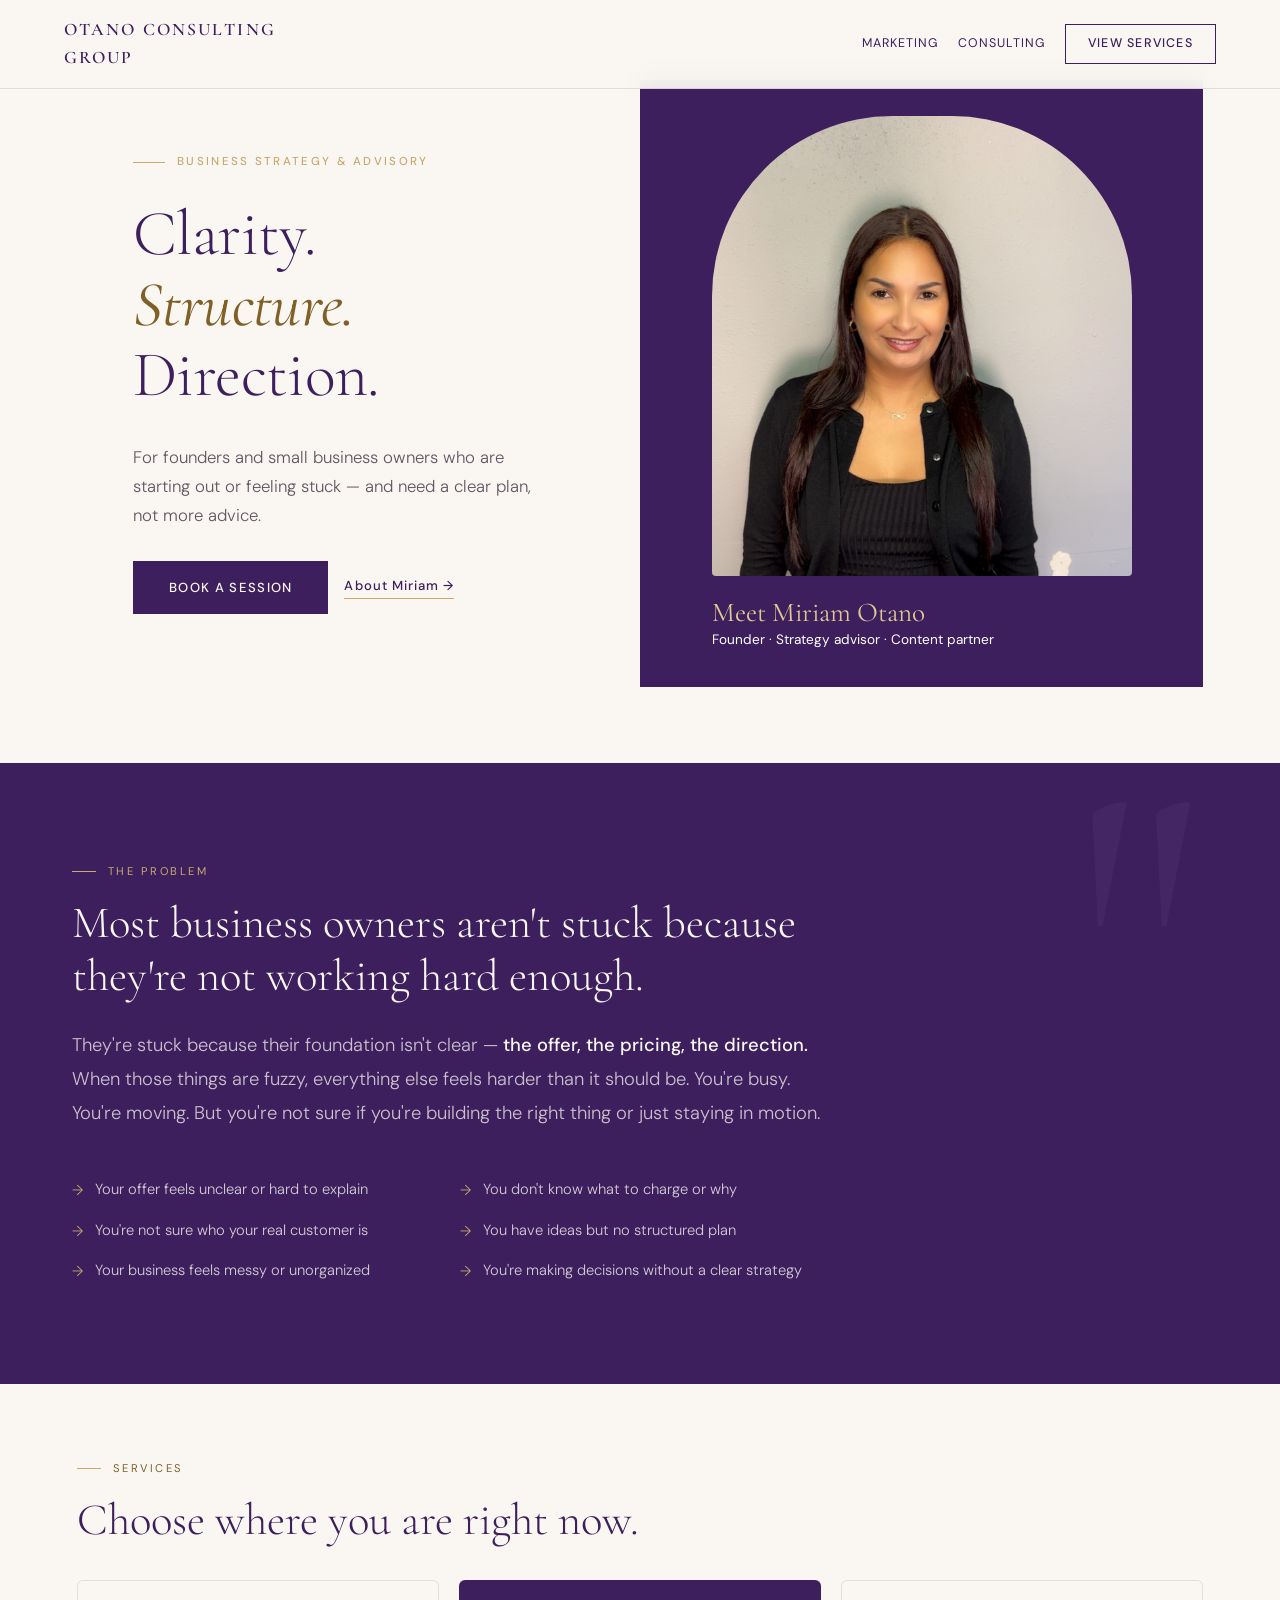
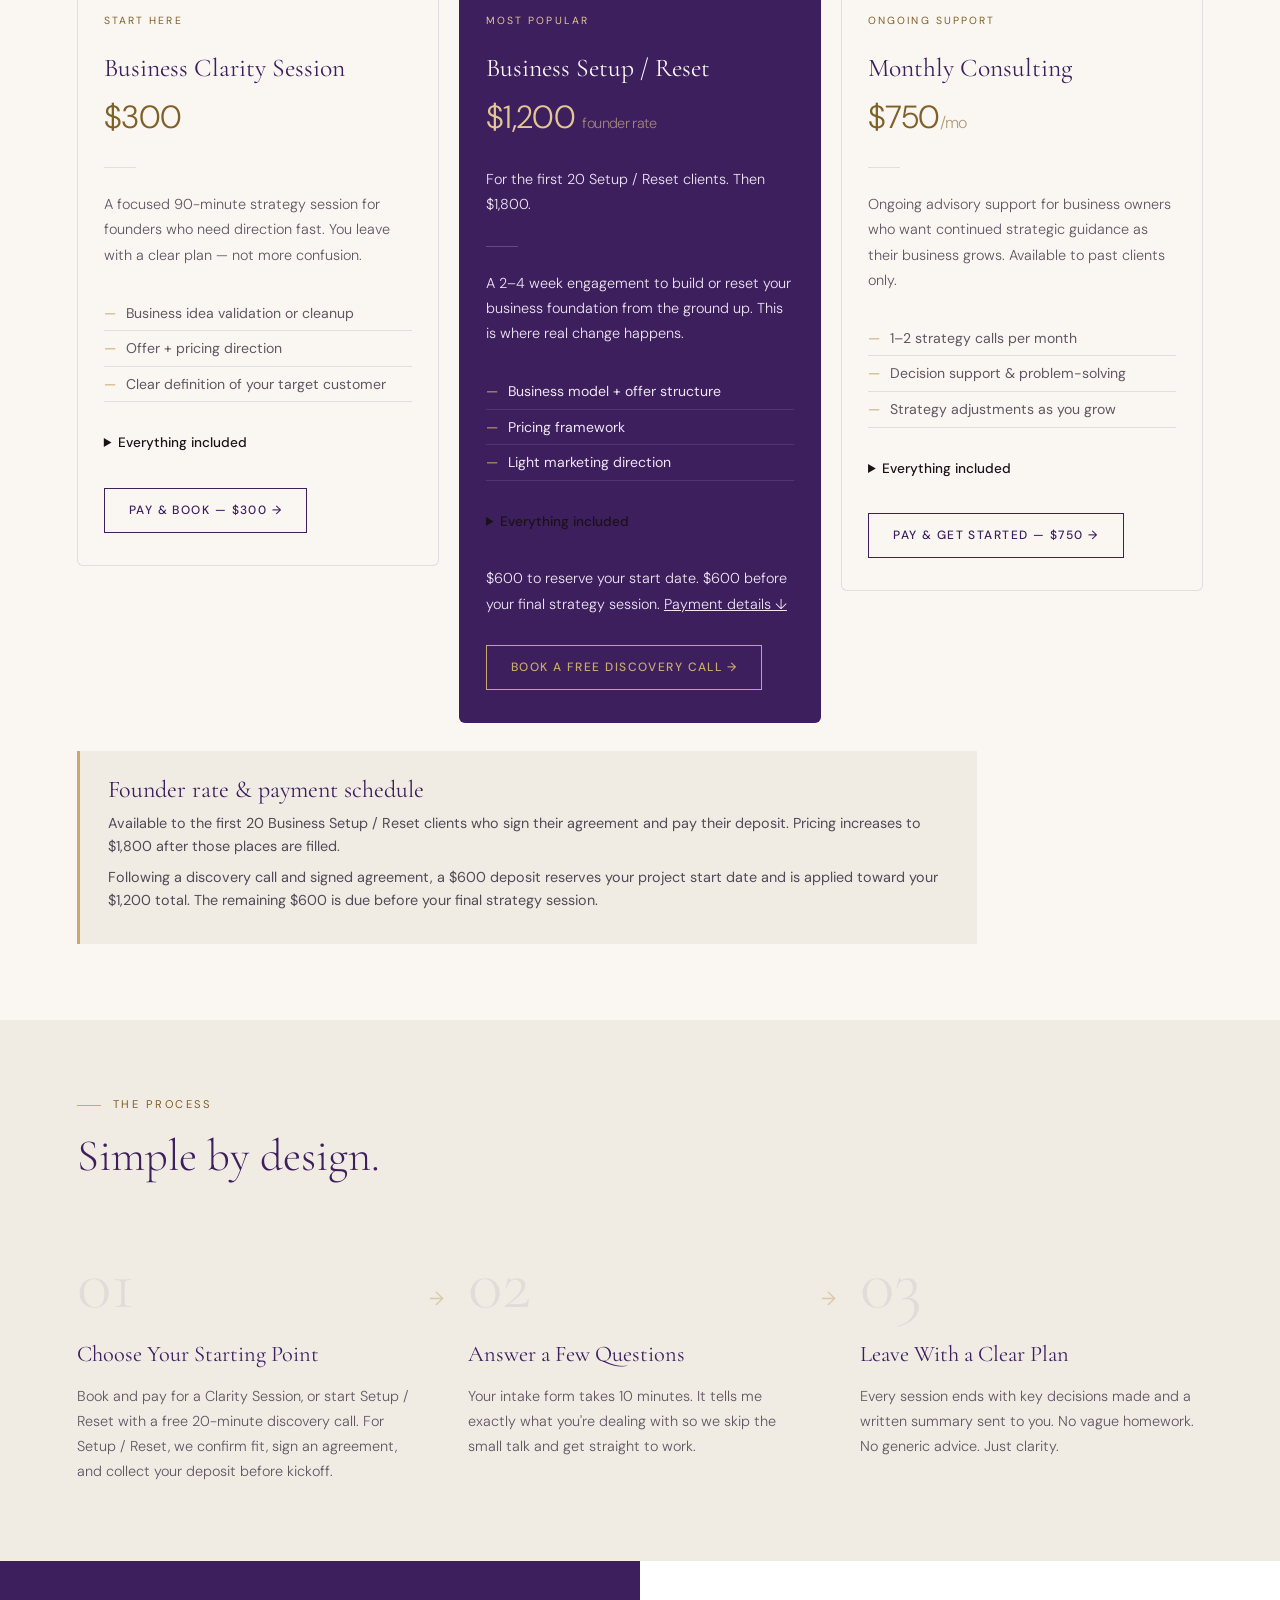
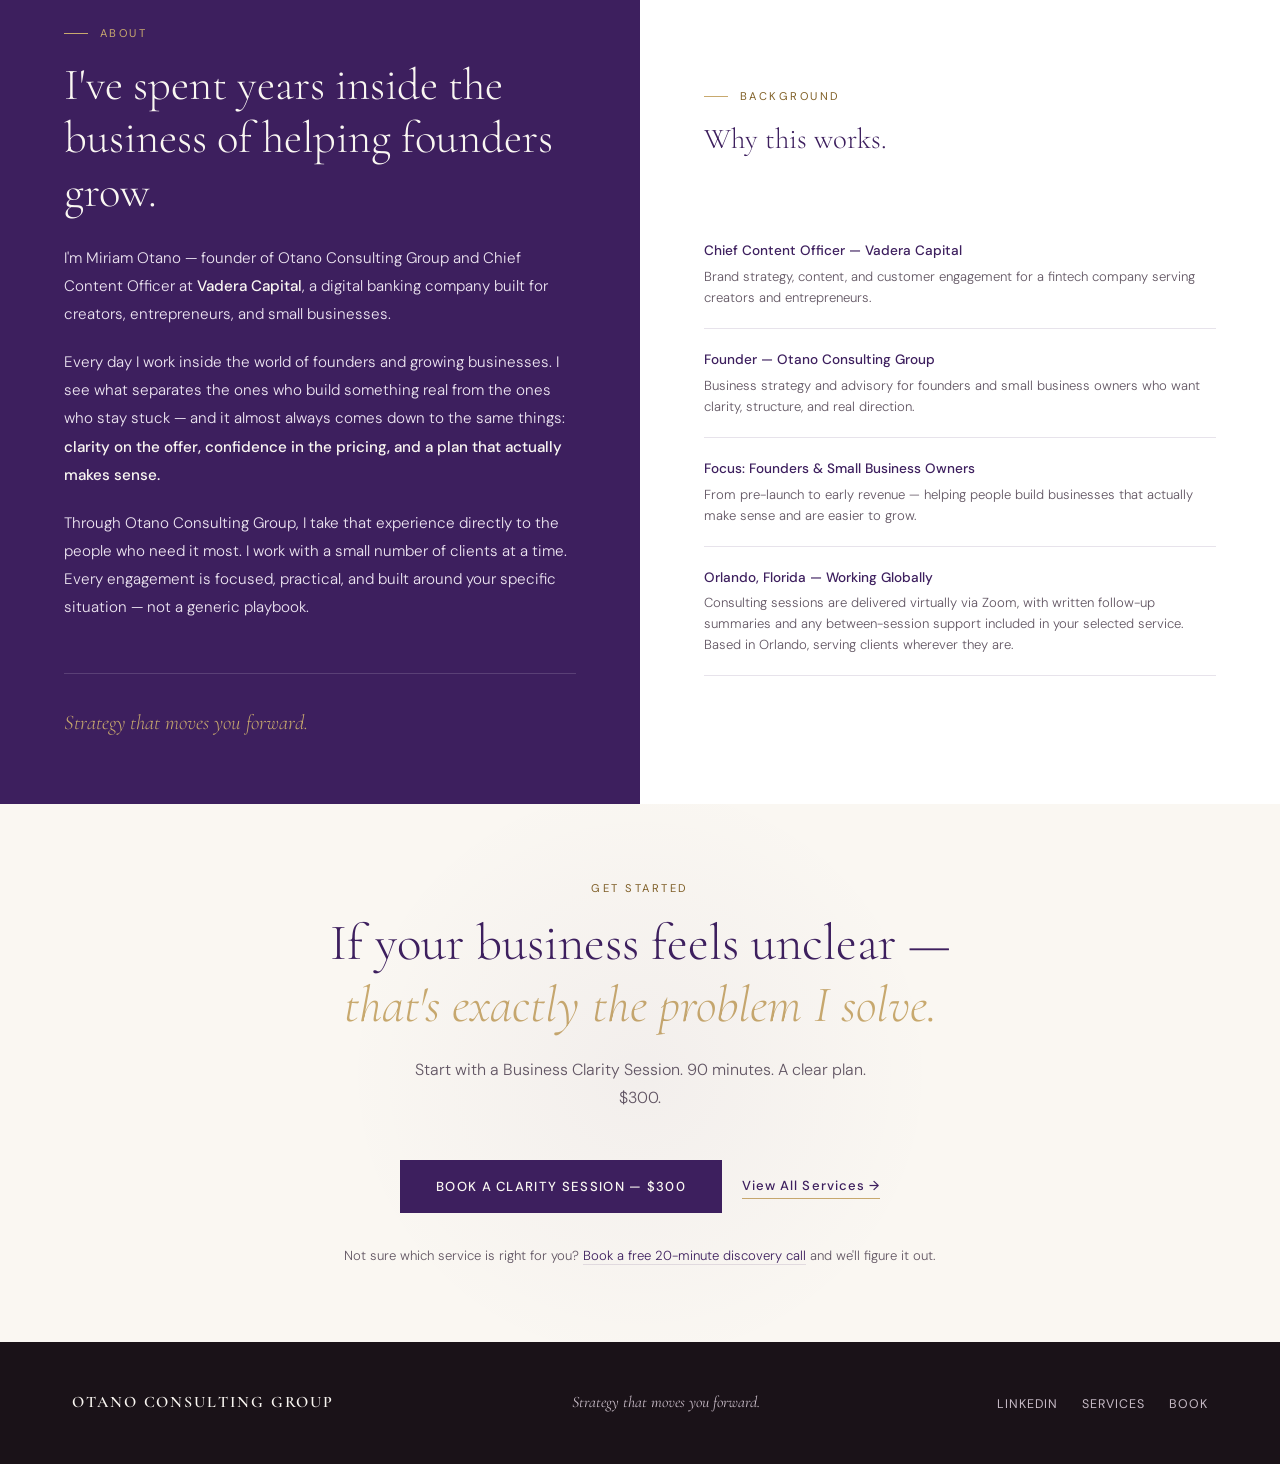
==== commit f6df70fb: "Refresh website with founder portrait, social links, and mobile navigation" ====
--- a/consulting.html
+++ b/consulting.html
@@ -619,6 +619,76 @@
     footer { flex-direction: column; gap: 20px; text-align: center; padding: 40px 24px; }
     .footer-links { justify-content: center; }
   }
+
+/* Shared visual refresh */
+:root { --text-muted:#625663; }
+html { scroll-padding-top:100px; }
+section { padding:76px 6%; }
+nav { padding:16px 5%; }
+.nav-logo { max-width:260px; }
+.nav-links { display:flex; gap:20px; align-items:center; }
+.nav-link { color:var(--purple); opacity:1; text-decoration:none; font-size:.78rem; letter-spacing:.08em; text-transform:uppercase; }
+.menu-toggle { display:none; }
+a:focus-visible, summary:focus-visible, button:focus-visible { outline:3px solid #9b732f; outline-offset:5px; }
+.hero { min-height:680px; }
+.hero-left { padding:72px 10%; }
+.hero-sub { color:#625663; margin-bottom:30px; }
+.hero-right.portrait-panel { display:flex; padding:36px; background:var(--purple); }
+.portrait { margin:0; width:100%; max-width:420px; position:relative; z-index:2; }
+.portrait img { display:block; width:100%; height:460px; object-fit:cover; object-position:50% 40%; border-radius:180px 180px 4px 4px; }
+.portrait figcaption { color:#fff; padding-top:20px; font-size:.85rem; }
+.portrait figcaption strong { display:block; color:#e2c792; font:1.7rem 'Cormorant Garamond',Georgia,serif; }
+.section-label,.callout-label,.package-tag,.offer-tag { color:#806027; }
+.section-sub { max-width:740px; margin-bottom:36px; }
+.packages-grid,.offers-grid { gap:20px; background:transparent; margin-top:32px; align-items:start; }
+.package-card,.offer-card { border:1px solid var(--border); padding:32px 26px; border-radius:6px; }
+.package-card.featured,.offer-card.featured { background:var(--purple); }
+.package-price,.offer-price,.addon-price { color:#806027; }
+.featured .package-price,.featured .offer-price,.featured .package-tag,.featured .offer-tag { color:#e2c792; }
+.package-card.featured .package-ideal,.package-card.featured .package-includes li,.offer-card.featured .offer-desc,.offer-card.featured .offer-includes li { color:#eee6f2; }
+.package-ideal,.offer-desc { font-style:normal; font-size:.9rem; }
+.package-includes,.offer-includes { margin-bottom:20px; }
+.package-includes li,.offer-includes li { font-size:.88rem; }
+.service-details { margin:0 0 24px; }
+.service-details summary { cursor:pointer; padding:10px 0; font-size:.85rem; font-weight:500; }
+.service-details ul { margin-top:12px; }
+.terms-panel { margin-top:28px; padding:24px 28px; background:var(--warm-gray); border-left:3px solid var(--gold); max-width:900px; color:#544957; }
+.terms-panel h3 { font:1.5rem 'Cormorant Garamond',Georgia,serif; color:var(--purple); margin-bottom:8px; }
+.terms-panel p { font-size:.9rem; margin:8px 0; }
+.who,.cta-section { padding:76px 6%; }
+.who-card p,.cta-section .cta-sub,.cta-section .cta-note { color:#eee6f2; }
+.consulting-page .cta-section .cta-sub,.consulting-page .cta-section .cta-note { color:#625663; }
+.about-left,.about-right { padding:64px 10%; }
+.about-left p { color:#eee6f2; }
+.footer-logo { opacity:1; }
+.footer-links a,.footer-tagline { color:#c6bac5; }
+.hero-stats { margin-top:32px; padding-top:24px; }
+.fade-up { opacity:1; transform:none; }
+@media(max-width:900px) {
+ .hero { min-height:auto; }
+ .hero-left { padding:64px 24px 36px; }
+ .hero-right.portrait-panel { padding:28px 24px; }
+ .portrait { max-width:340px; }
+ .portrait img { height:360px; }
+ section,.who,.cta-section { padding:52px 24px; }
+ .package-card,.offer-card { padding:28px 24px; }
+ .offers-grid { gap:20px; }
+ .about-left,.about-right { padding:48px 24px; }
+ nav { padding:14px 20px; }
+ .nav-logo { font-size:.85rem; max-width:205px; }
+ .menu-toggle { display:block; border:1px solid var(--purple); background:transparent; color:var(--purple); padding:9px 12px; font:inherit; font-size:.8rem; cursor:pointer; }
+ .nav-links { display:none; position:absolute; top:100%; left:0; right:0; background:var(--cream); border-bottom:1px solid var(--border); padding:20px 24px; align-items:stretch; flex-direction:column; gap:20px; }
+ .nav-links.is-open { display:flex; }
+ .nav-links a { padding:8px; }
+ .nav-links .nav-cta { padding:12px; text-align:center; }
+ .hero-actions { gap:16px; flex-wrap:wrap; }
+ .addons-grid { grid-template-columns:1fr; }
+ .package-btn,.offer-btn { font-size:.72rem; letter-spacing:.06em; }
+}
+@media(prefers-reduced-motion:reduce) { html { scroll-behavior:auto; } *,*::before,*::after { animation:none!important; transition:none!important; } }
+
+.social-proof { background:#f0ece4; }.social-grid { display:grid;grid-template-columns:1fr 1fr;gap:24px; }.social-card { display:block; padding:32px; background:#faf7f2; border:1px solid var(--border); text-decoration:none; color:var(--purple); border-radius:6px; }.social-card h3 { font:2.2rem 'Cormorant Garamond',Georgia,serif; margin-bottom:8px; }.social-card p { color:#625663; margin-bottom:12px; }.social-arrow { display:block; margin-top:24px; font-weight:500; }.social-note { font-size:.8rem; color:#625663; margin-top:20px; }@media(max-width:600px){.social-grid{grid-template-columns:1fr;}}
+.consulting-page .hero h1 em { color:#806027; }
 </style>
 <!-- Google tag (gtag.js) -->
 <script async src="https://www.googletagmanager.com/gtag/js?id=G-FG1D96ST3H"></script>
@@ -629,17 +699,17 @@
   gtag('config', 'G-FG1D96ST3H');
 </script>
 </head>
-<body>
+<body class="consulting-page">
 
 <!-- NAV -->
-<nav>
-  <a href="index.html" class="nav-logo">Otano Consulting Group</a>
-  <div style="display:flex;gap:16px;align-items:center;">
-    <a href="index.html" style="font-size:0.78rem;font-weight:500;letter-spacing:0.1em;text-transform:uppercase;color:var(--purple);text-decoration:none;">Marketing</a>
-    <a href="consulting.html" style="font-size:0.78rem;font-weight:500;letter-spacing:0.1em;text-transform:uppercase;color:var(--purple);text-decoration:none;border-bottom:1px solid var(--gold);padding-bottom:2px;">Consulting</a>
-    <a href="#offers" class="nav-cta">View Services</a>
-  </div>
-</nav>
+<nav aria-label="Main navigation">
+<a href="index.html" class="nav-logo">Otano Consulting Group</a>
+<button class="menu-toggle" type="button" aria-expanded="false" aria-controls="site-menu">Menu</button>
+<div class="nav-links" id="site-menu">
+<a href="index.html" class="nav-link">Marketing</a>
+<a href="consulting.html" class="nav-link" aria-current="page">Consulting</a>
+<a href="#offers" class="nav-cta">View Services</a>
+</div></nav>
 
 <!-- HERO -->
 <section class="hero">
@@ -652,14 +722,9 @@
       <a href="#about" class="btn-ghost">About Miriam →</a>
     </div>
   </div>
-  <div class="hero-right">
-    <div class="hero-graphic"></div>
-    <div class="hero-card">
-      <div class="hero-card-label">What clients say</div>
-      <p>"I walked in with a mess of ideas and walked out with a real plan. For the first time, I actually knew what to do next."</p>
-      <div class="hero-card-sig"><strong>Business Clarity Session</strong> — Otano Client</div>
-    </div>
-  </div>
+  <div class="hero-right portrait-panel">
+<figure class="portrait"><img src="miriam-otano.jpg" alt="Miriam Otano, founder of Otano Consulting Group" width="1242" height="2208" fetchpriority="high"/><figcaption><strong>Meet Miriam Otano</strong>Founder · Strategy advisor · Content partner</figcaption></figure>
+</div>
 </section>
 
 <!-- PROBLEM -->
@@ -692,13 +757,7 @@
       <div class="offer-price">$300</div>
       <div class="offer-divider"></div>
       <p class="offer-desc">A focused 90-minute strategy session for founders who need direction fast. You leave with a clear plan — not more confusion.</p>
-      <ul class="offer-includes">
-        <li>Business idea validation or cleanup</li>
-        <li>Offer + pricing direction</li>
-        <li>Clear definition of your target customer</li>
-        <li>Concrete next steps — no fluff</li>
-        <li>Written follow-up summary</li>
-      </ul>
+      <ul class="offer-includes"><li>Business idea validation or cleanup</li><li>Offer + pricing direction</li><li>Clear definition of your target customer</li></ul><details class="service-details"><summary>Everything included</summary><ul class="offer-includes"><li>Concrete next steps — no fluff</li><li>Written follow-up summary</li></ul></details>
       <a href="https://buy.stripe.com/3cI14o5p83eCfj0efCdMI00" target="_blank" class="offer-btn">Pay & Book — $300 →</a>
     </div>
 
@@ -707,17 +766,11 @@
       <span class="offer-tag">Most Popular</span>
       <div class="offer-name">Business Setup / Reset</div>
       <div class="offer-price">$1,200 <span style="font-size:0.9rem;opacity:0.6">founder rate</span></div>
-      <p class="offer-desc">Available to the first 20 Business Setup / Reset clients who sign their agreement and pay their deposit. Pricing increases to $1,800 after those places are filled.</p>
+      <p class="offer-desc">For the first 20 Setup / Reset clients. Then $1,800.</p>
       <div class="offer-divider"></div>
       <p class="offer-desc">A 2–4 week engagement to build or reset your business foundation from the ground up. This is where real change happens.</p>
-      <ul class="offer-includes">
-        <li>Business model + offer structure</li>
-        <li>Pricing framework</li>
-        <li>Light marketing direction</li>
-        <li>30–60 day action plan</li>
-        <li>2–3 strategy sessions + async support</li>
-      </ul>
-      <p class="offer-desc">Following a discovery call and signed agreement, a $600 deposit reserves your project start date and is applied toward your $1,200 total. The remaining $600 is due before your final strategy session.</p>
+      <ul class="offer-includes"><li>Business model + offer structure</li><li>Pricing framework</li><li>Light marketing direction</li></ul><details class="service-details"><summary>Everything included</summary><ul class="offer-includes"><li>30–60 day action plan</li><li>2–3 strategy sessions + async support</li></ul></details>
+      <p class="offer-desc">$600 to reserve your start date. $600 before your final strategy session. <a href="#founder-terms" style="color:inherit">Payment details ↓</a></p>
       <a href="https://calendly.com/otanoconsultinggroup/new-meeting-1" target="_blank" rel="noopener noreferrer" class="offer-btn">Book a Free Discovery Call →</a>
     </div>
 
@@ -728,17 +781,12 @@
       <div class="offer-price">$750<span style="font-size:1rem;opacity:0.6">/mo</span></div>
       <div class="offer-divider"></div>
       <p class="offer-desc">Ongoing advisory support for business owners who want continued strategic guidance as their business grows. Available to past clients only.</p>
-      <ul class="offer-includes">
-        <li>1–2 strategy calls per month</li>
-        <li>Decision support & problem-solving</li>
-        <li>Strategy adjustments as you grow</li>
-        <li>Accountability — not execution</li>
-        <li>No busywork. No on-call texting.</li>
-      </ul>
+      <ul class="offer-includes"><li>1–2 strategy calls per month</li><li>Decision support & problem-solving</li><li>Strategy adjustments as you grow</li></ul><details class="service-details"><summary>Everything included</summary><ul class="offer-includes"><li>Accountability — not execution</li><li>No busywork. No on-call texting.</li></ul></details>
       <a href="https://buy.stripe.com/00wbJ218SeXkdaSdbydMI01" target="_blank" class="offer-btn">Pay & Get Started — $750 →</a>
     </div>
 
   </div>
+<div class="terms-panel" id="founder-terms"><h3>Founder rate &amp; payment schedule</h3><p>Available to the first 20 Business Setup / Reset clients who sign their agreement and pay their deposit. Pricing increases to $1,800 after those places are filled.</p><p>Following a discovery call and signed agreement, a $600 deposit reserves your project start date and is applied toward your $1,200 total. The remaining $600 is due before your final strategy session.</p></div>
 </section>
 
 <!-- HOW IT WORKS -->
@@ -835,5 +883,15 @@
   document.querySelectorAll('.fade-up').forEach(el => observer.observe(el));
 </script>
 
+
+<script>
+const menuButton = document.querySelector('.menu-toggle');
+const menu = document.querySelector('#site-menu');
+function closeMenu() { menu.classList.remove('is-open'); menuButton.setAttribute('aria-expanded','false'); }
+menuButton.addEventListener('click', () => { const open=menu.classList.toggle('is-open'); menuButton.setAttribute('aria-expanded',String(open)); });
+menu.querySelectorAll('a').forEach(link => link.addEventListener('click',closeMenu));
+document.addEventListener('keydown', event => { if(event.key==='Escape' && menu.classList.contains('is-open')) { closeMenu(); menuButton.focus(); } });
+</script>
+
 </body>
 </html>
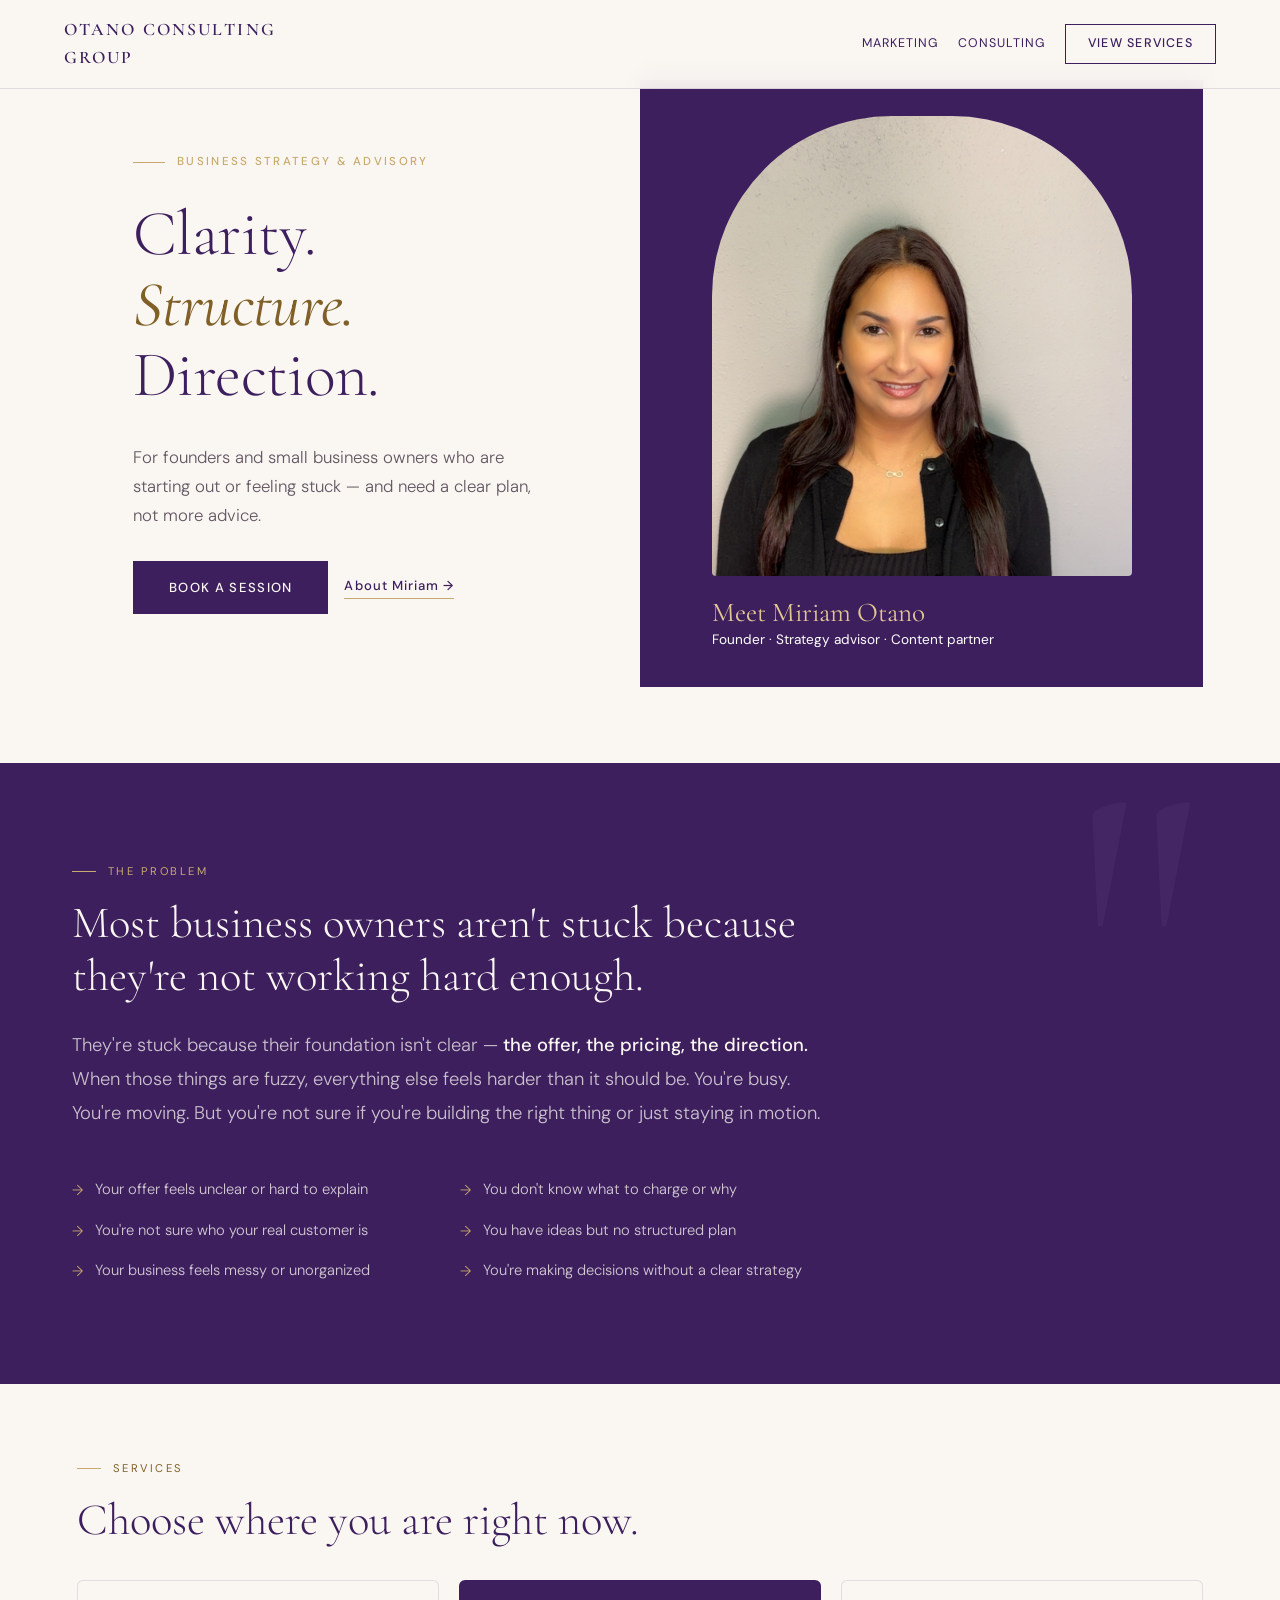
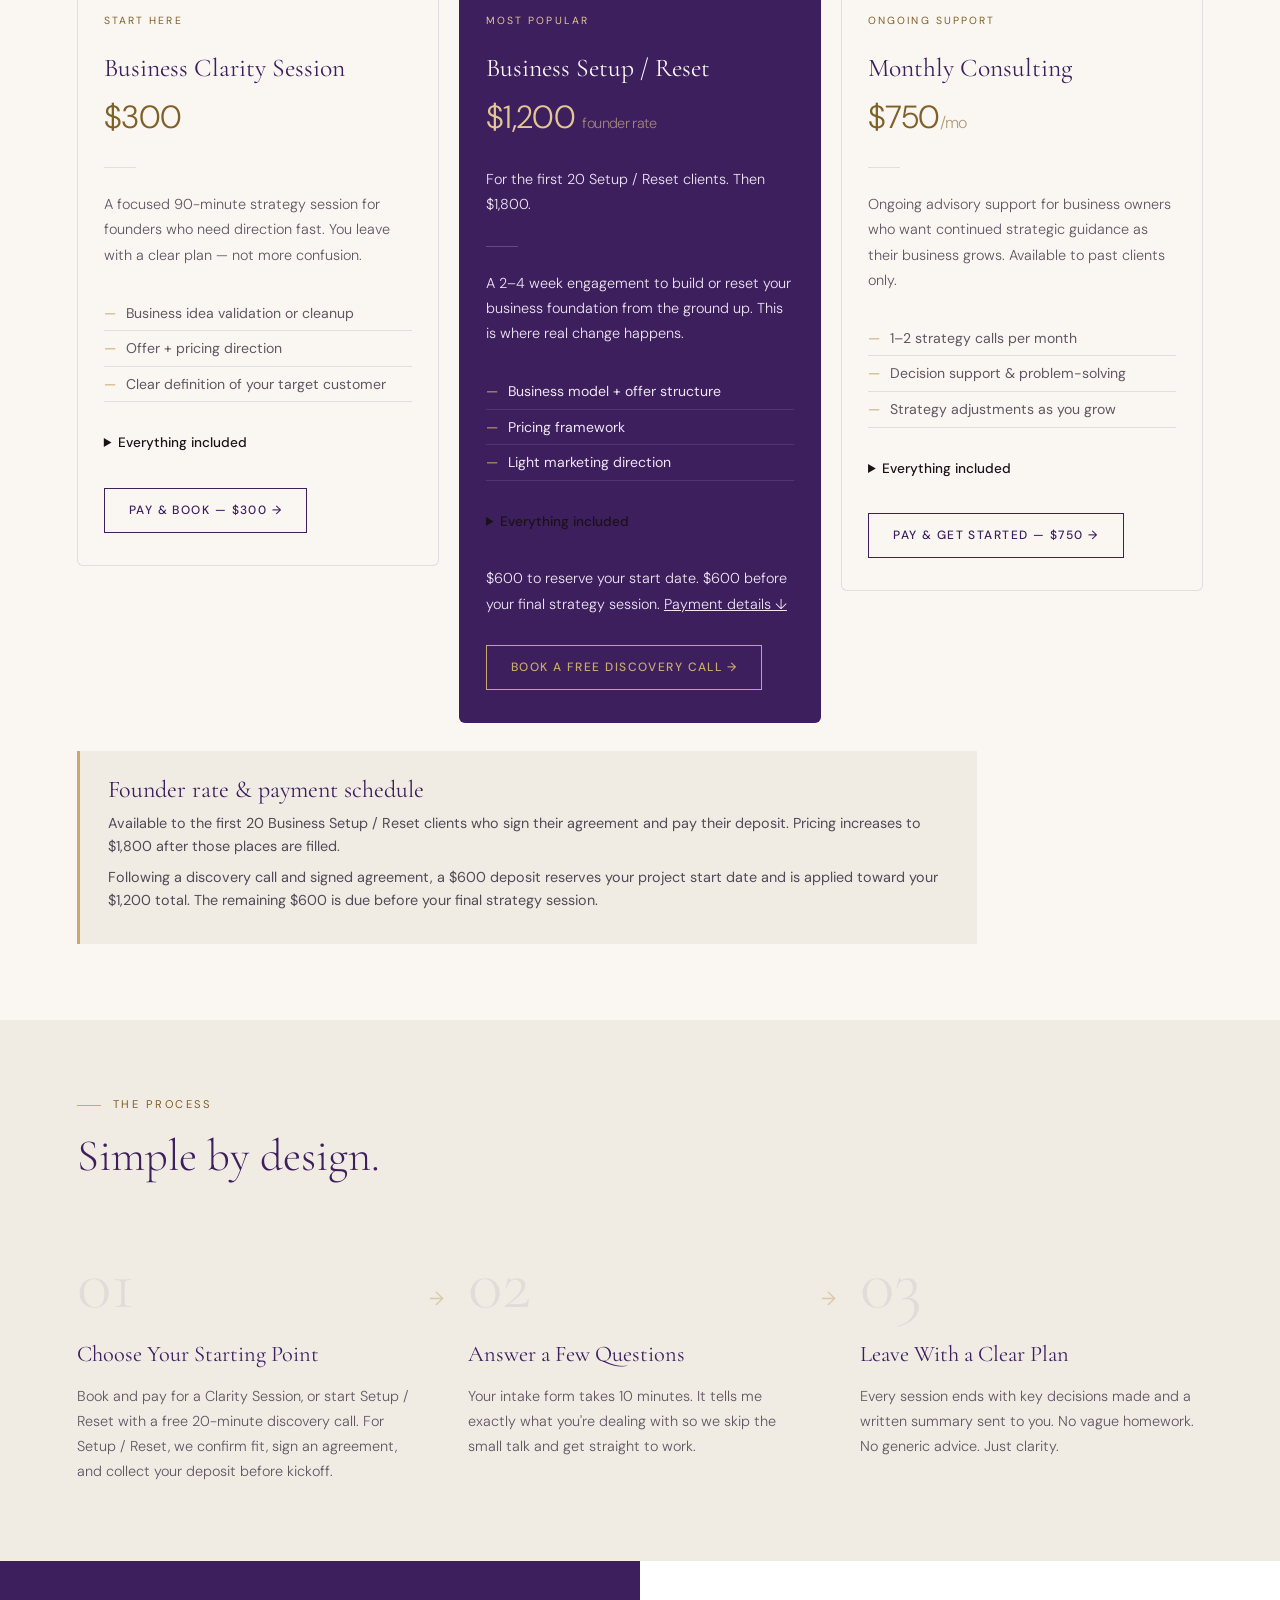
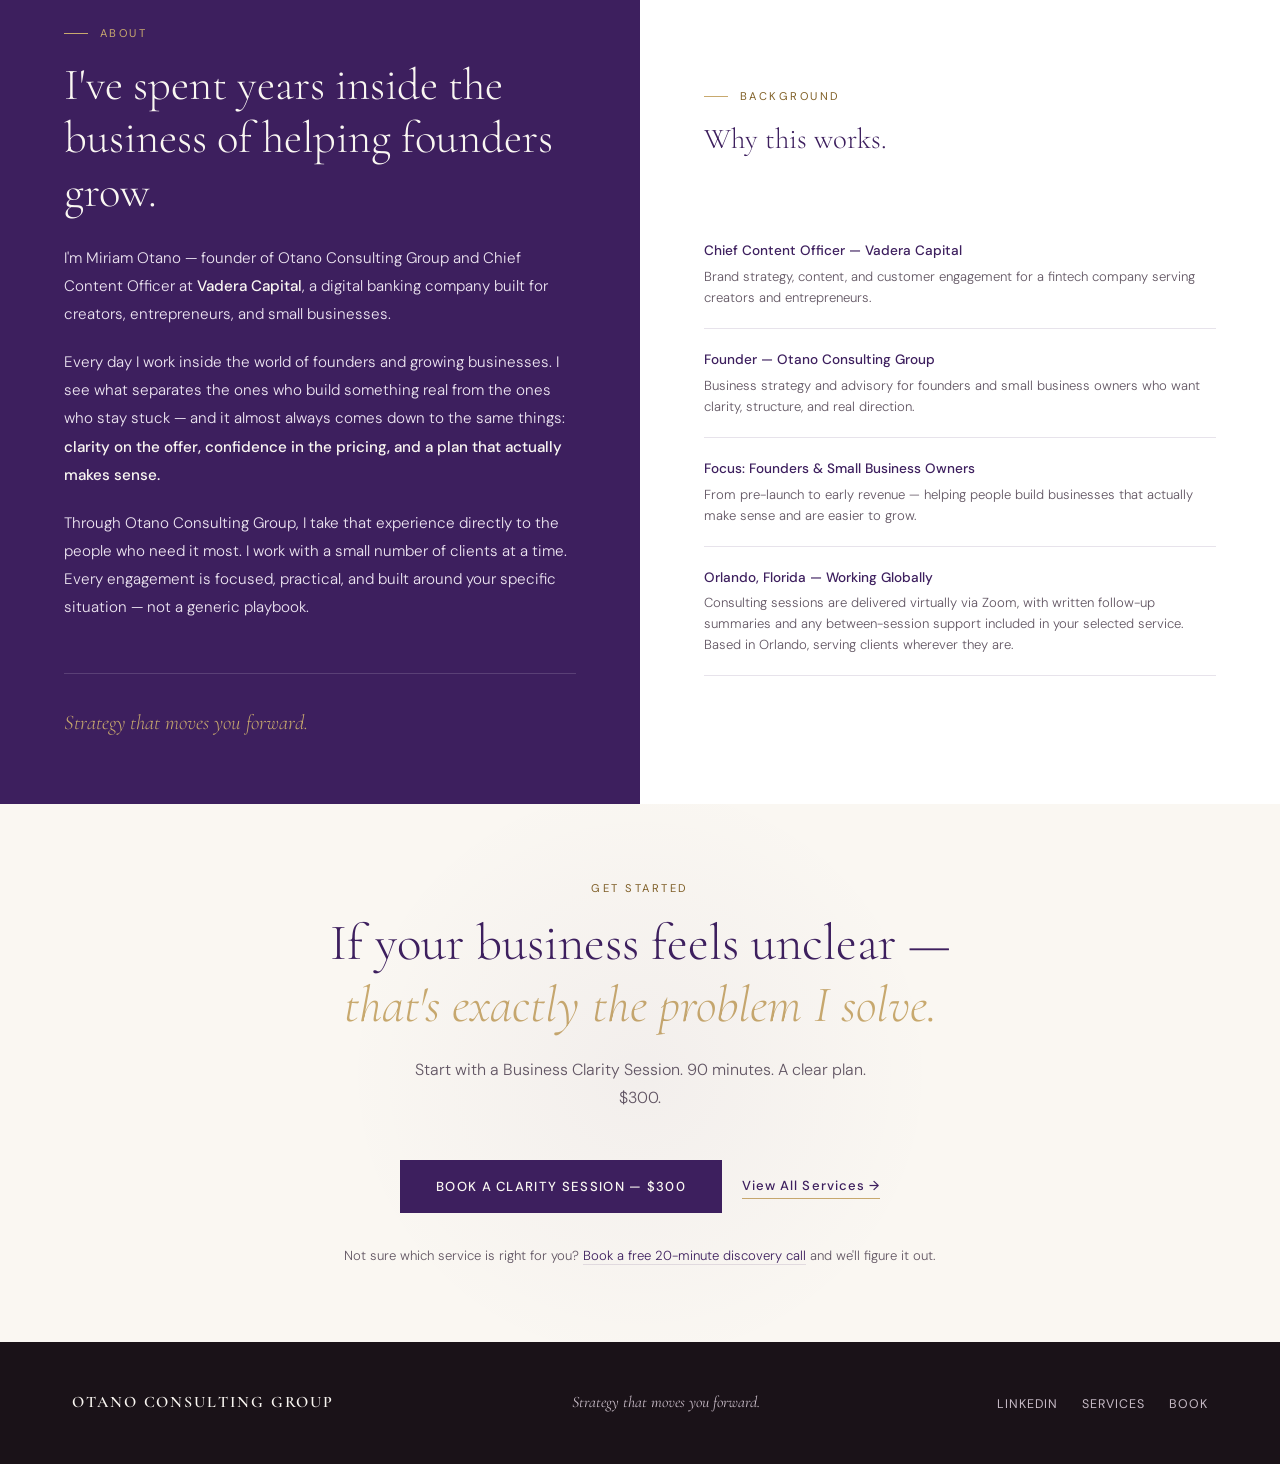
==== commit 42128b5c: "Tighten portrait framing to hide wall patch" ====
--- a/consulting.html
+++ b/consulting.html
@@ -689,6 +689,8 @@
 
 .social-proof { background:#f0ece4; }.social-grid { display:grid;grid-template-columns:1fr 1fr;gap:24px; }.social-card { display:block; padding:32px; background:#faf7f2; border:1px solid var(--border); text-decoration:none; color:var(--purple); border-radius:6px; }.social-card h3 { font:2.2rem 'Cormorant Garamond',Georgia,serif; margin-bottom:8px; }.social-card p { color:#625663; margin-bottom:12px; }.social-arrow { display:block; margin-top:24px; font-weight:500; }.social-note { font-size:.8rem; color:#625663; margin-top:20px; }@media(max-width:600px){.social-grid{grid-template-columns:1fr;}}
 .consulting-page .hero h1 em { color:#806027; }
+.portrait-crop { overflow:hidden; border-radius:180px 180px 4px 4px; }
+.portrait-crop img { border-radius:0; transform:scale(1.18); transform-origin:50% 28%; object-position:50% 32%; }
 </style>
 <!-- Google tag (gtag.js) -->
 <script async src="https://www.googletagmanager.com/gtag/js?id=G-FG1D96ST3H"></script>
@@ -723,7 +725,7 @@
     </div>
   </div>
   <div class="hero-right portrait-panel">
-<figure class="portrait"><img src="miriam-otano.jpg" alt="Miriam Otano, founder of Otano Consulting Group" width="1242" height="2208" fetchpriority="high"/><figcaption><strong>Meet Miriam Otano</strong>Founder · Strategy advisor · Content partner</figcaption></figure>
+<figure class="portrait"><div class="portrait-crop"><img src="miriam-otano.jpg" alt="Miriam Otano, founder of Otano Consulting Group" width="1242" height="2208" fetchpriority="high"/></div><figcaption><strong>Meet Miriam Otano</strong>Founder · Strategy advisor · Content partner</figcaption></figure>
 </div>
 </section>
 
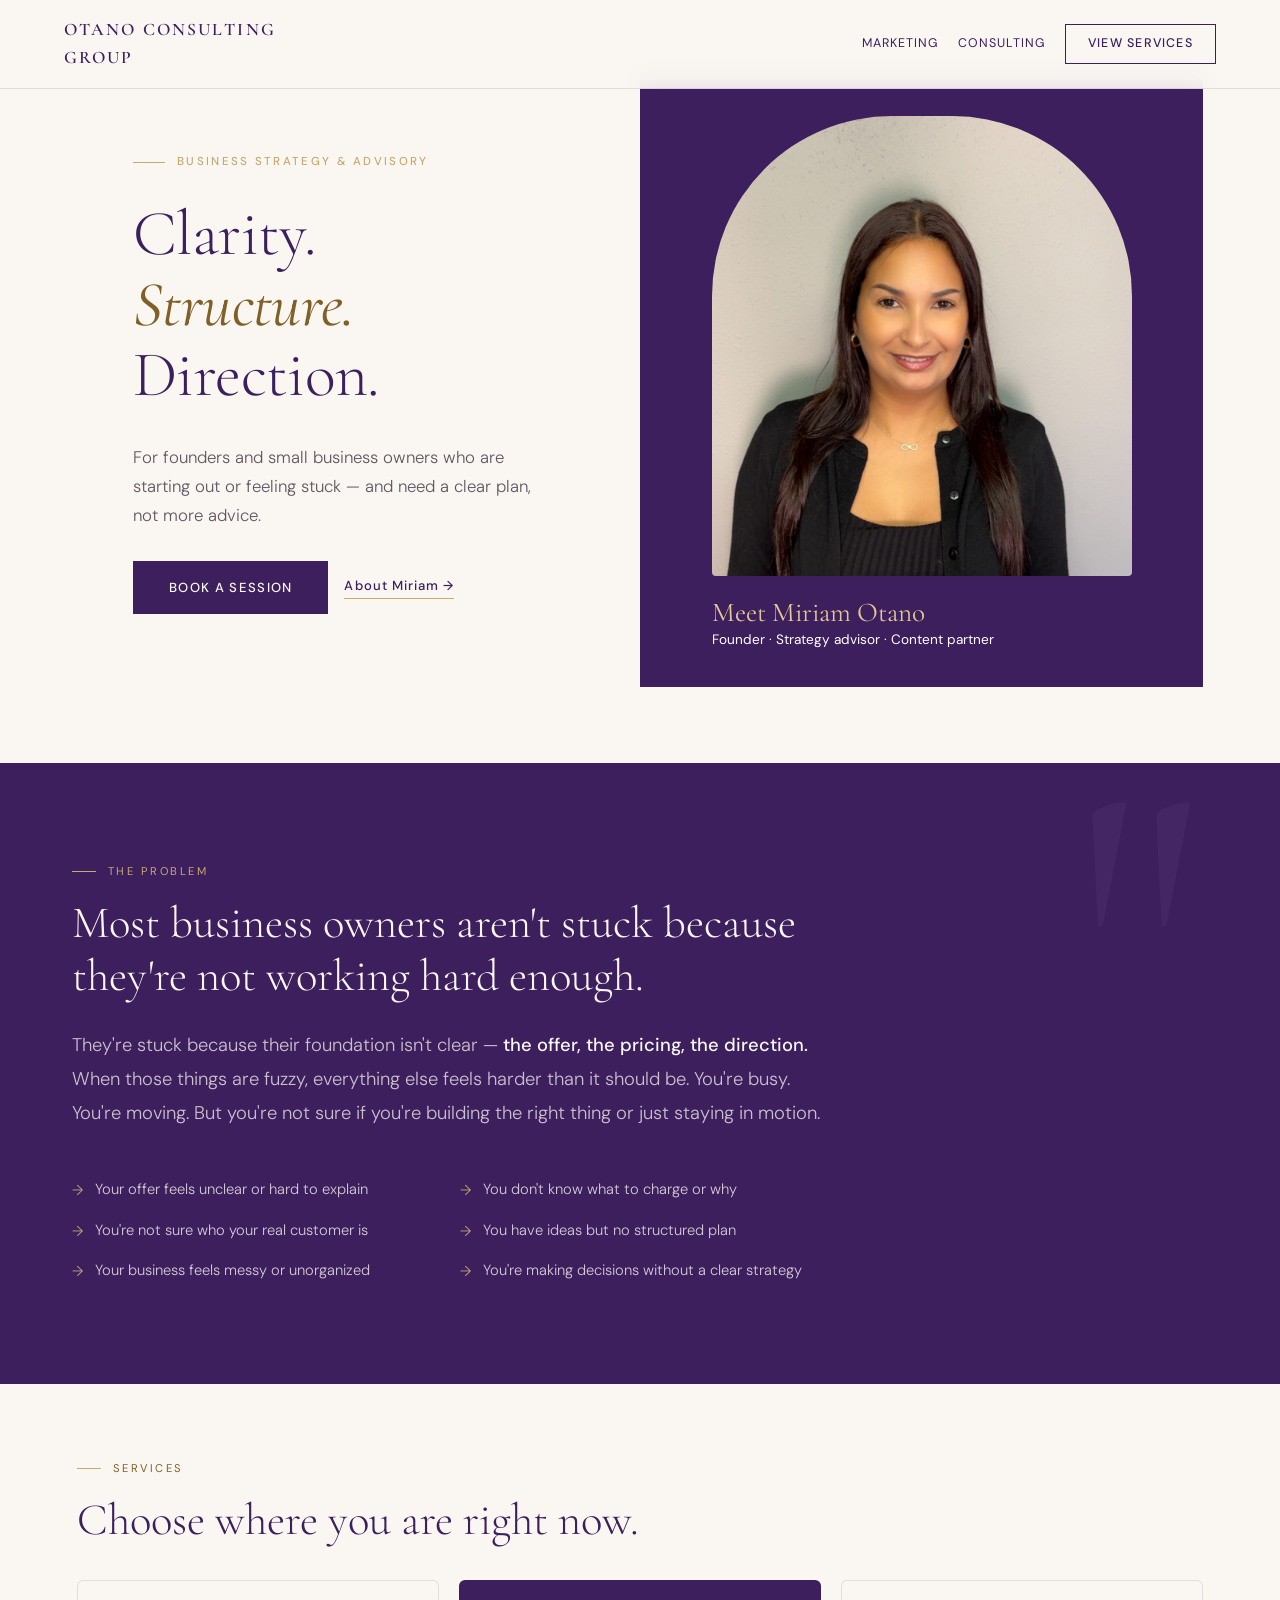
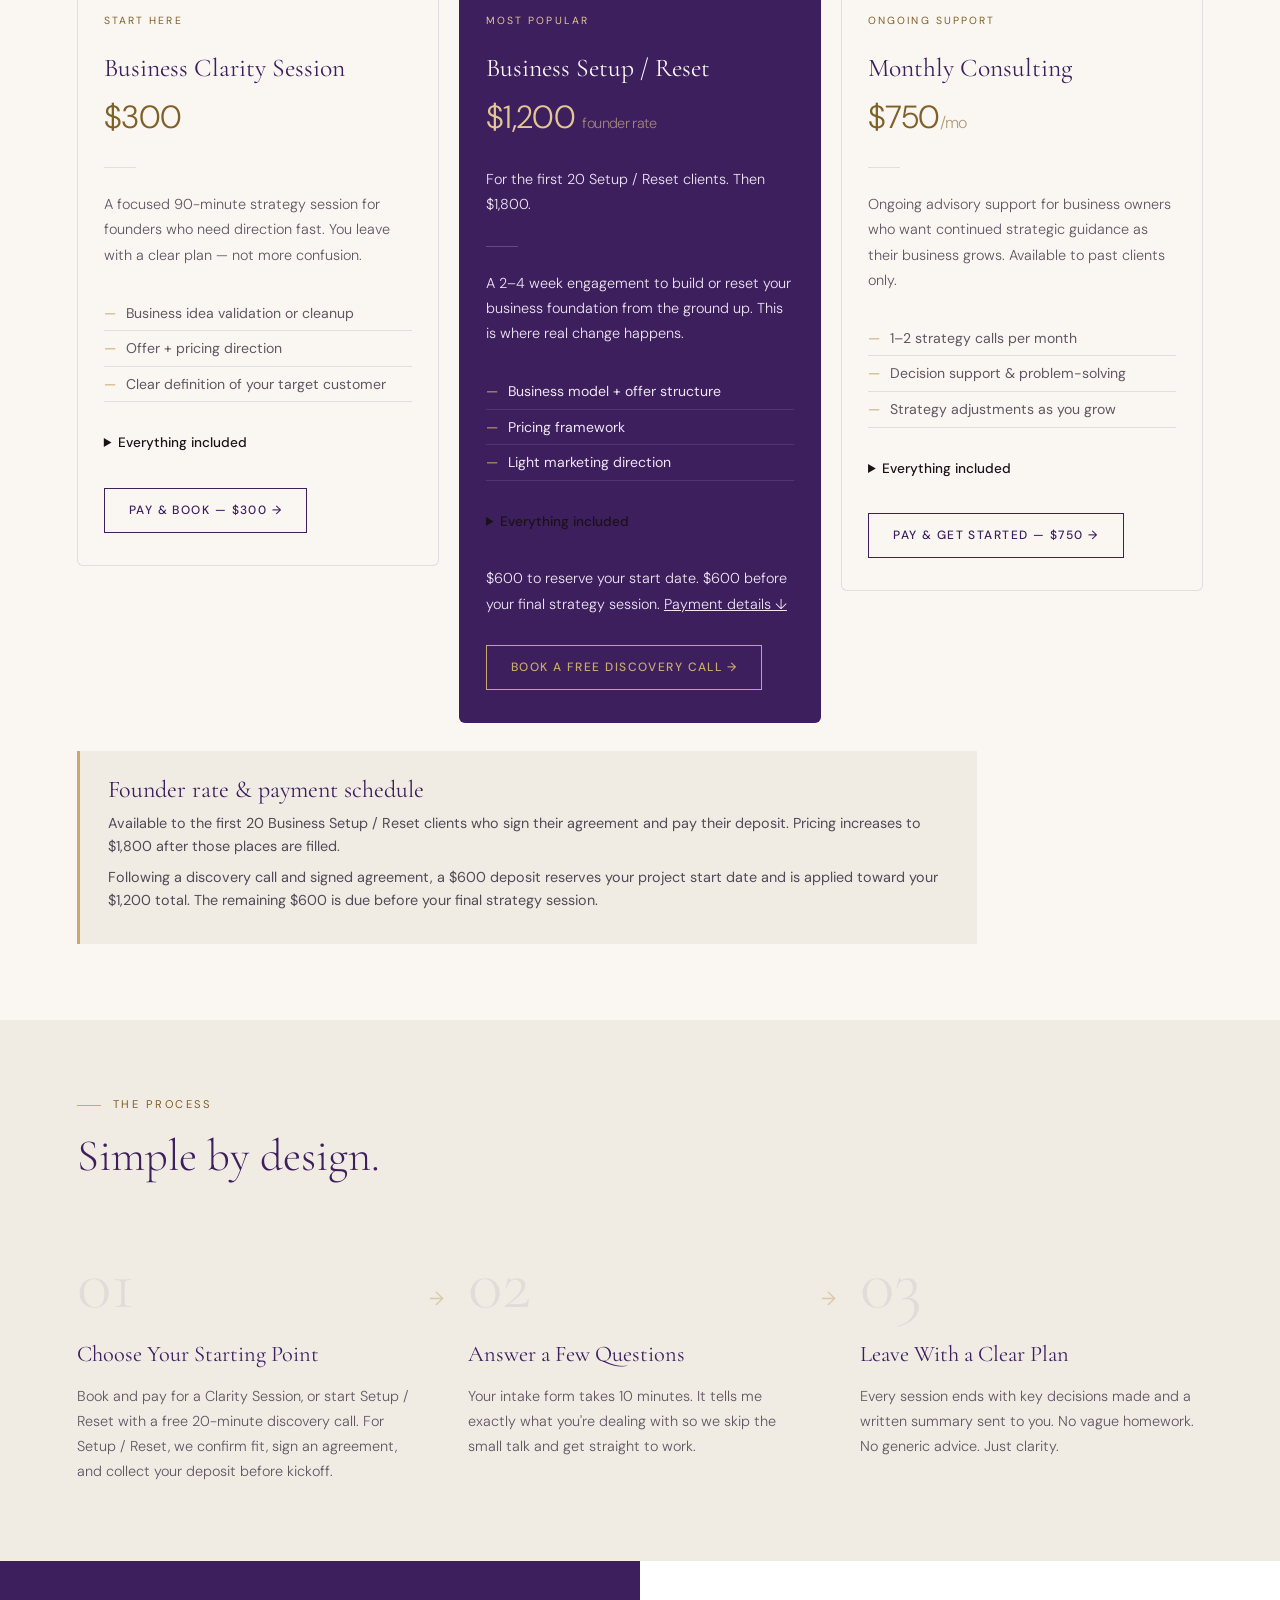
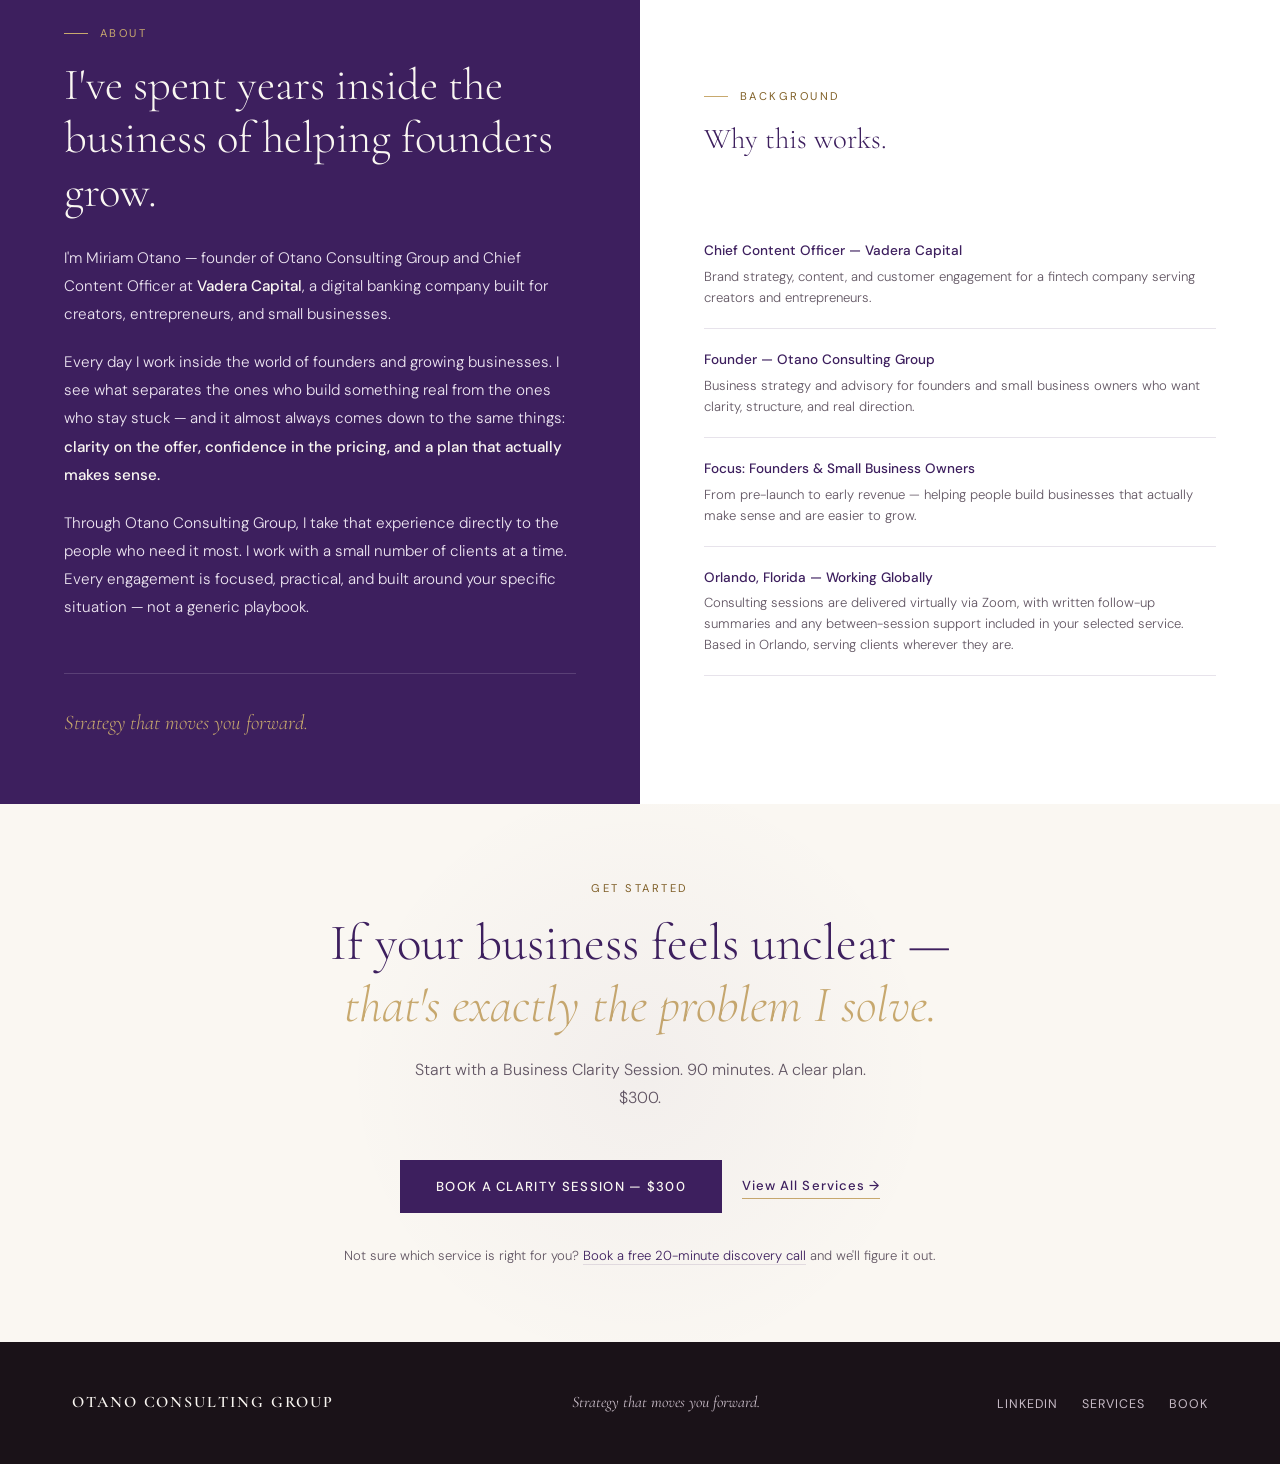
==== commit a04fd10a: "Center portrait within the photo frame" ====
--- a/consulting.html
+++ b/consulting.html
@@ -690,7 +690,7 @@
 .social-proof { background:#f0ece4; }.social-grid { display:grid;grid-template-columns:1fr 1fr;gap:24px; }.social-card { display:block; padding:32px; background:#faf7f2; border:1px solid var(--border); text-decoration:none; color:var(--purple); border-radius:6px; }.social-card h3 { font:2.2rem 'Cormorant Garamond',Georgia,serif; margin-bottom:8px; }.social-card p { color:#625663; margin-bottom:12px; }.social-arrow { display:block; margin-top:24px; font-weight:500; }.social-note { font-size:.8rem; color:#625663; margin-top:20px; }@media(max-width:600px){.social-grid{grid-template-columns:1fr;}}
 .consulting-page .hero h1 em { color:#806027; }
 .portrait-crop { overflow:hidden; border-radius:180px 180px 4px 4px; }
-.portrait-crop img { border-radius:0; transform:scale(1.18); transform-origin:50% 28%; object-position:50% 32%; }
+.portrait-crop img { border-radius:0; transform:scale(1.18) translateX(3%); transform-origin:50% 28%; object-position:50% 40%; }
 </style>
 <!-- Google tag (gtag.js) -->
 <script async src="https://www.googletagmanager.com/gtag/js?id=G-FG1D96ST3H"></script>
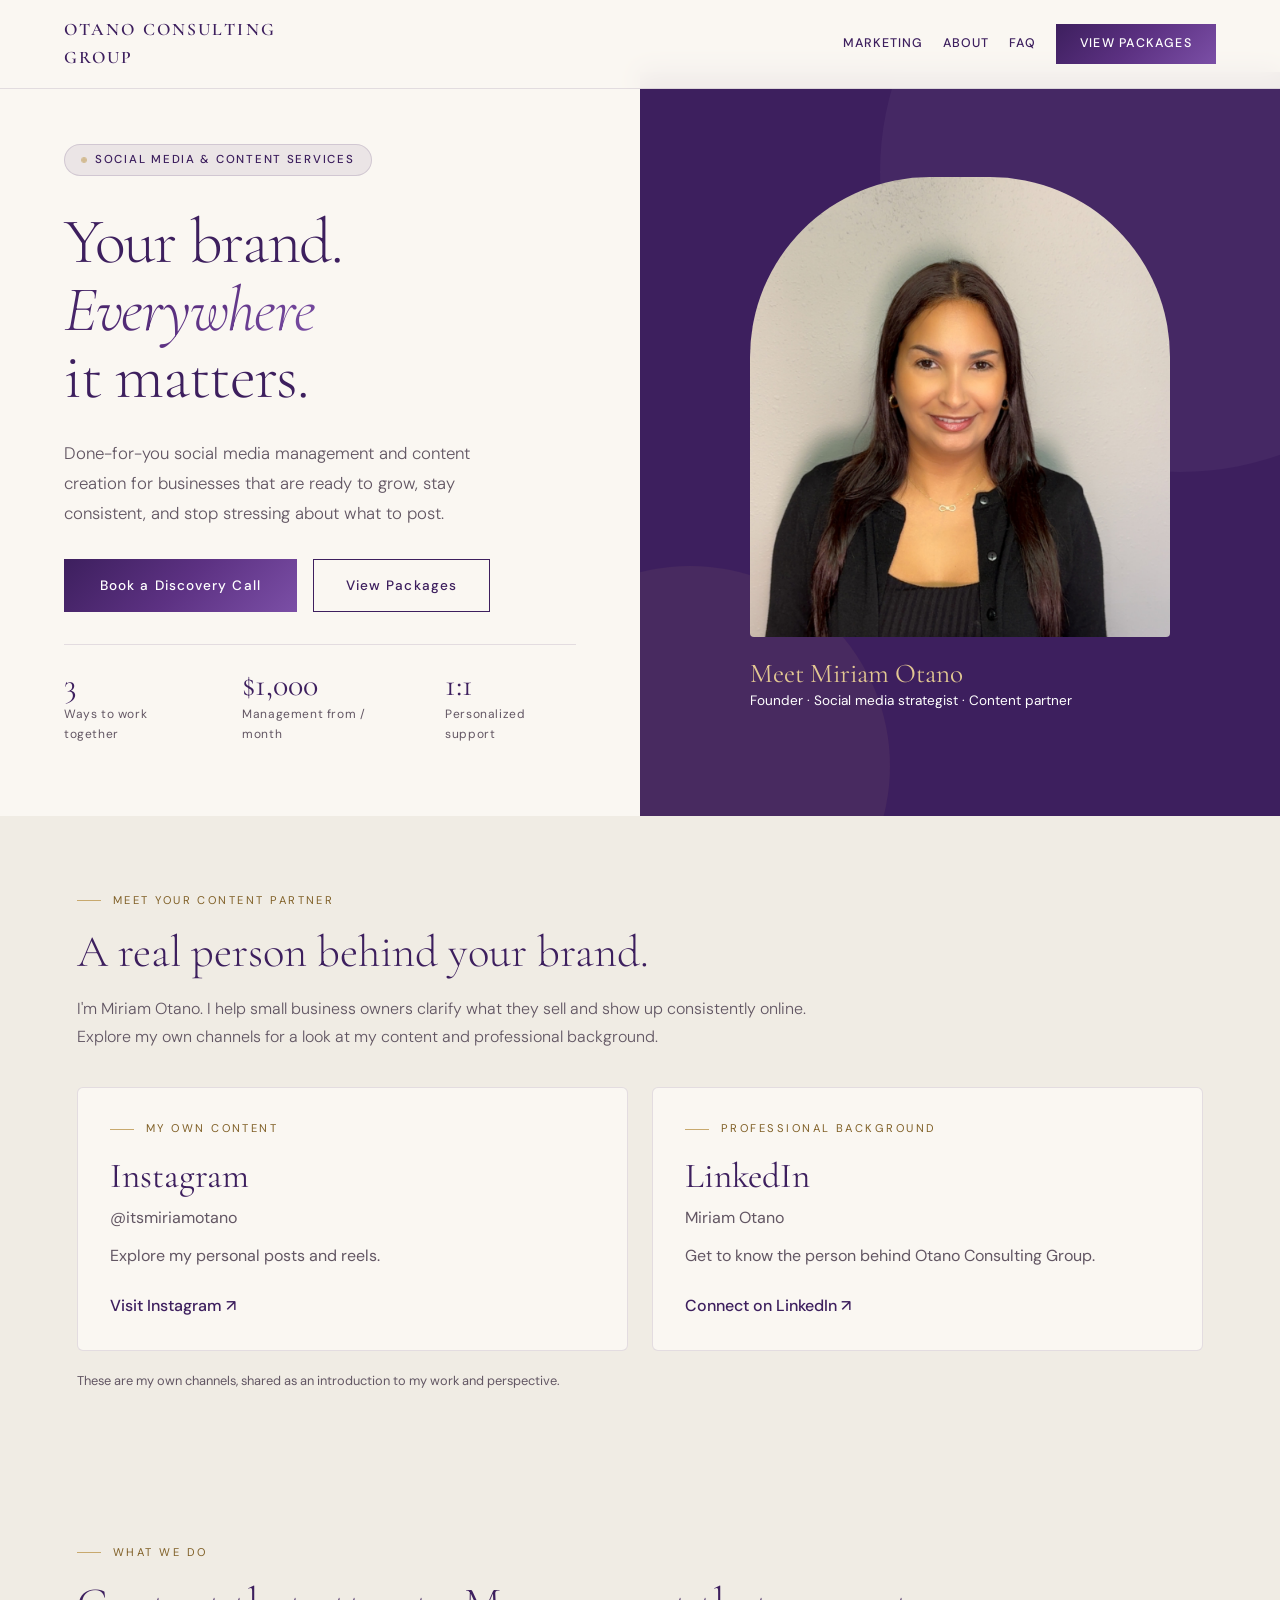
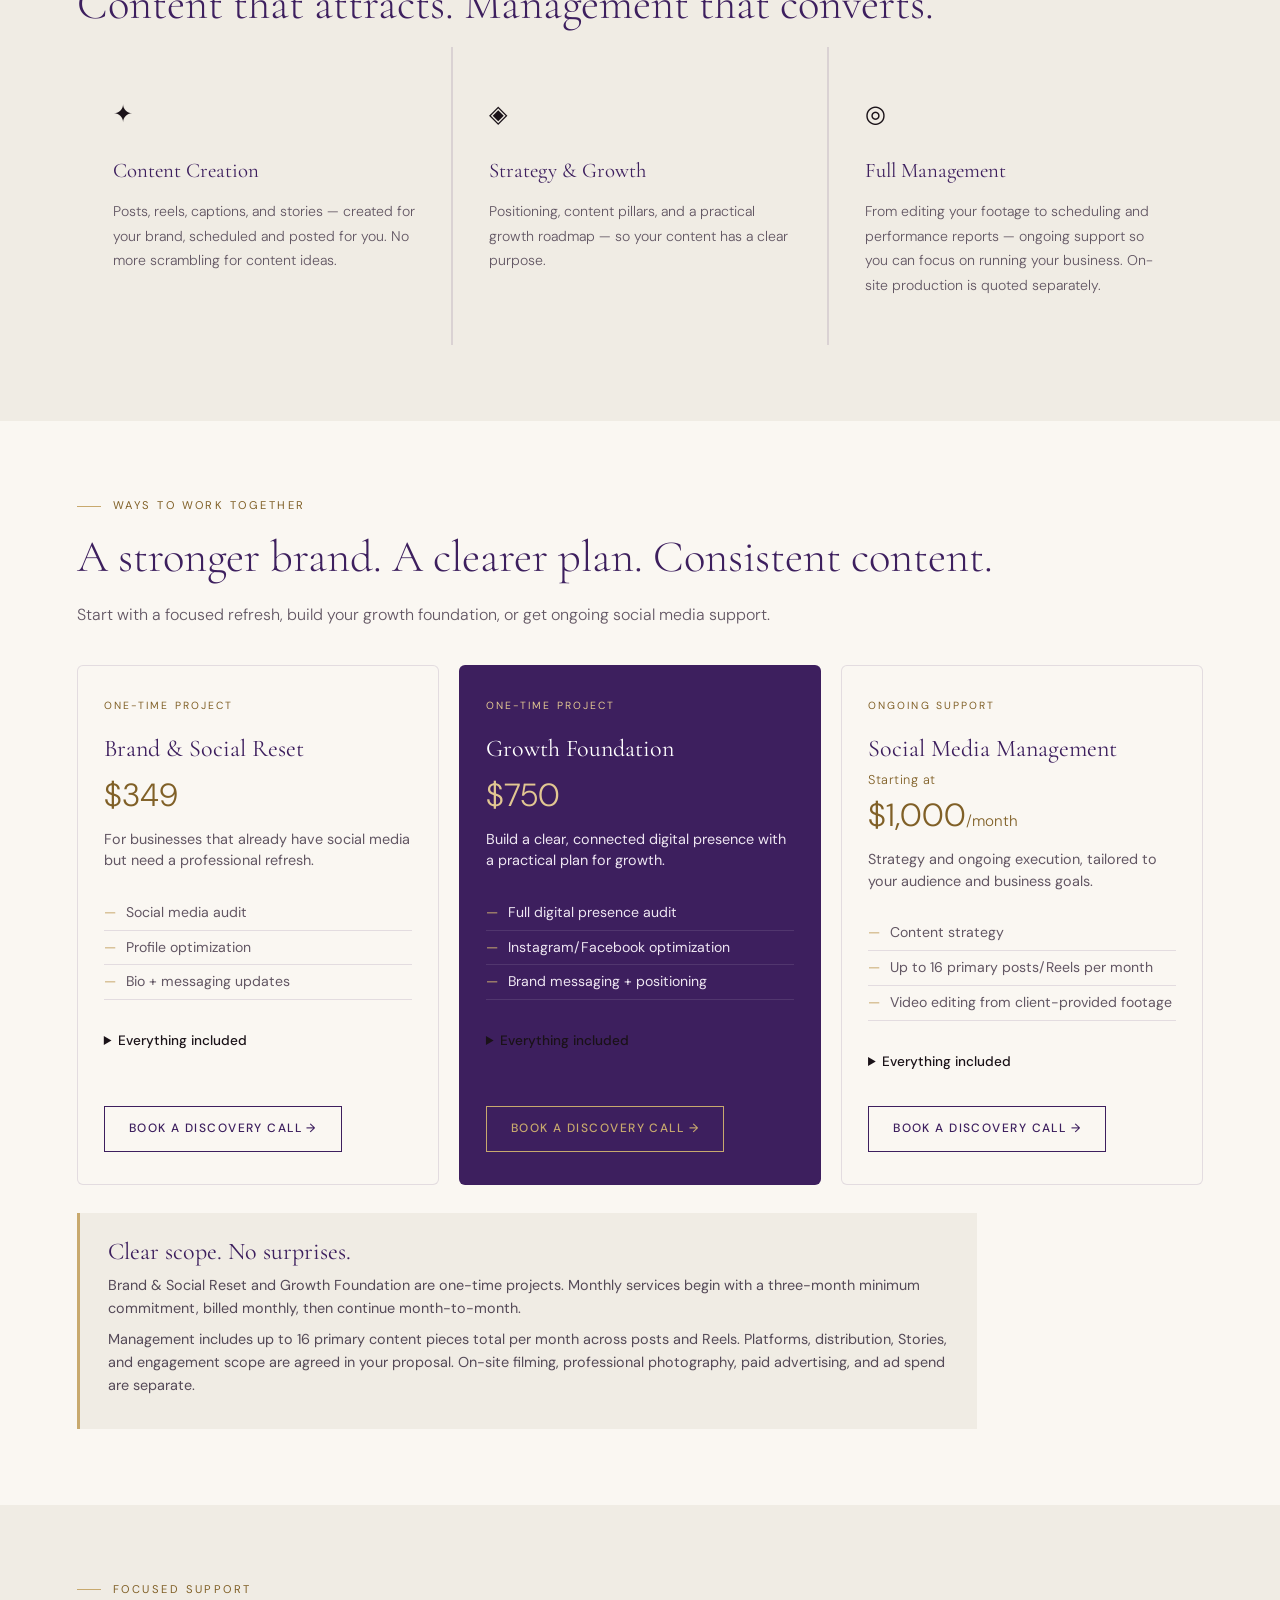
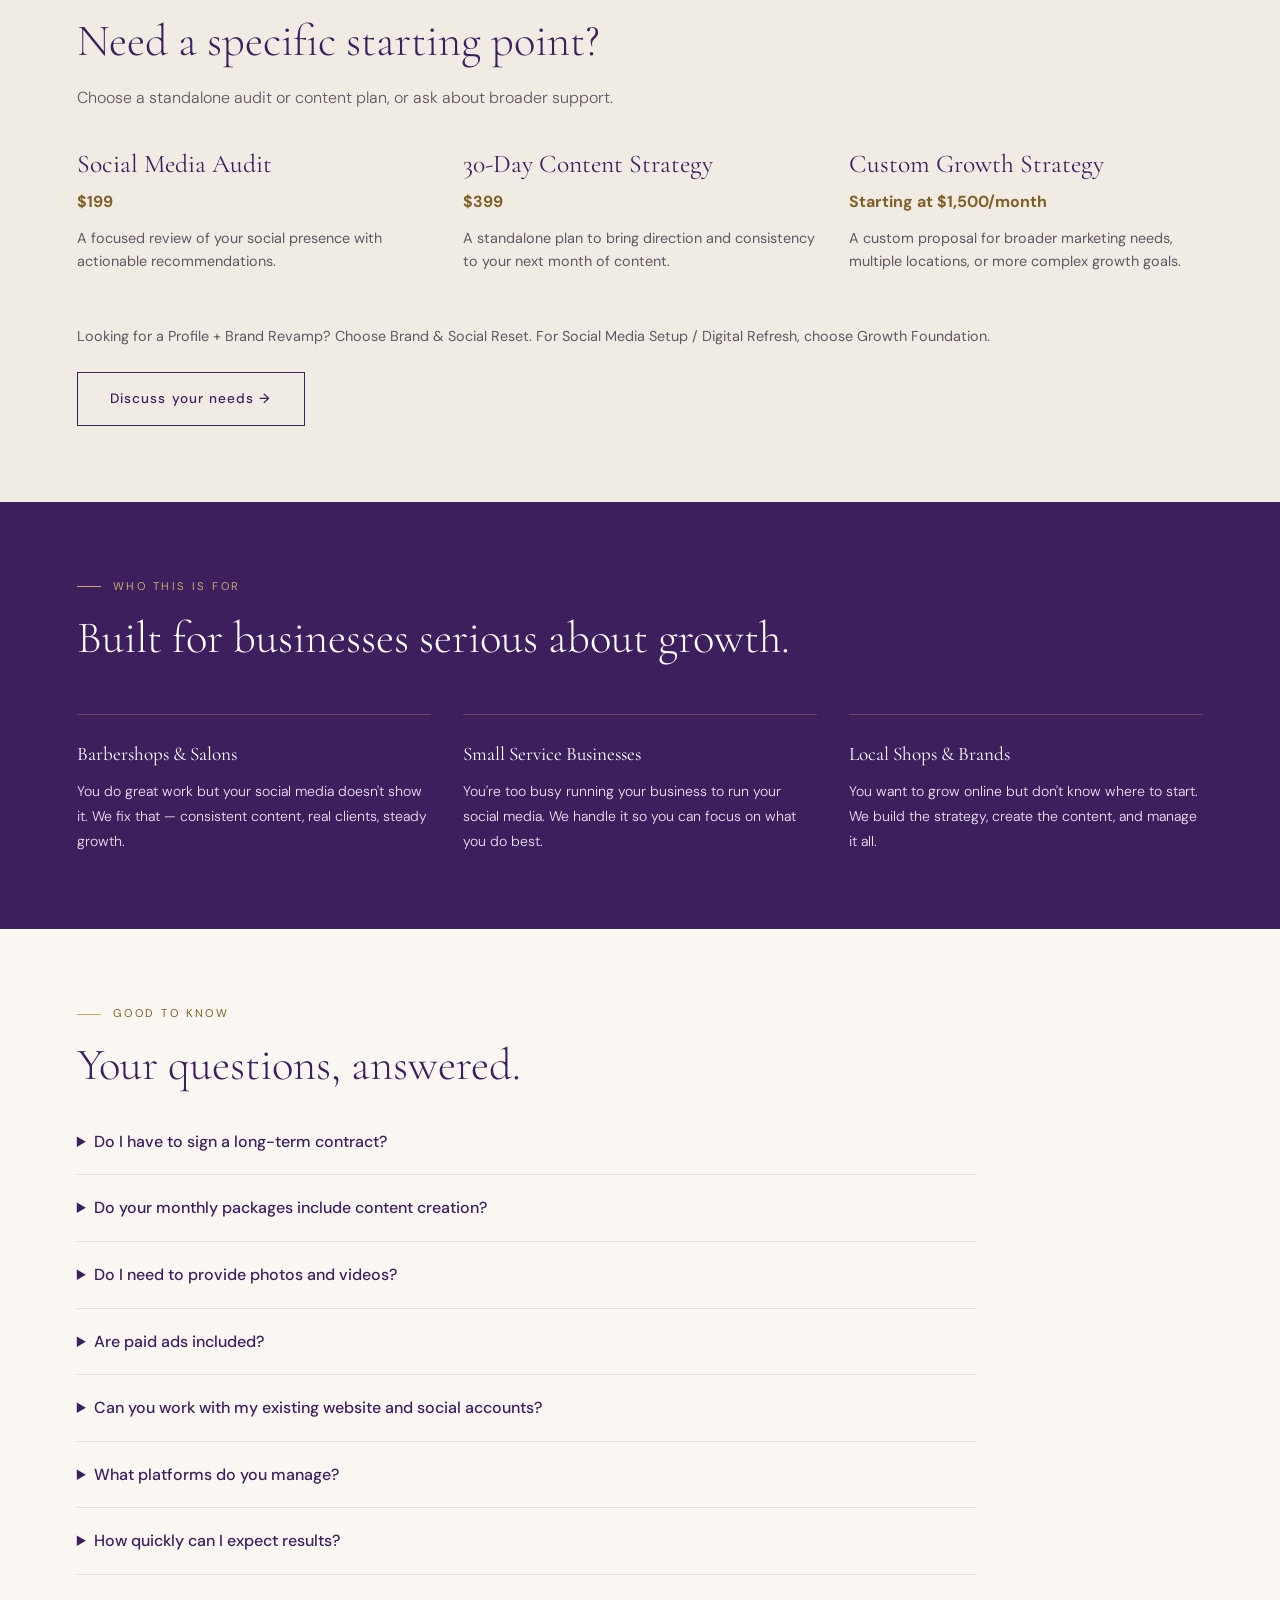
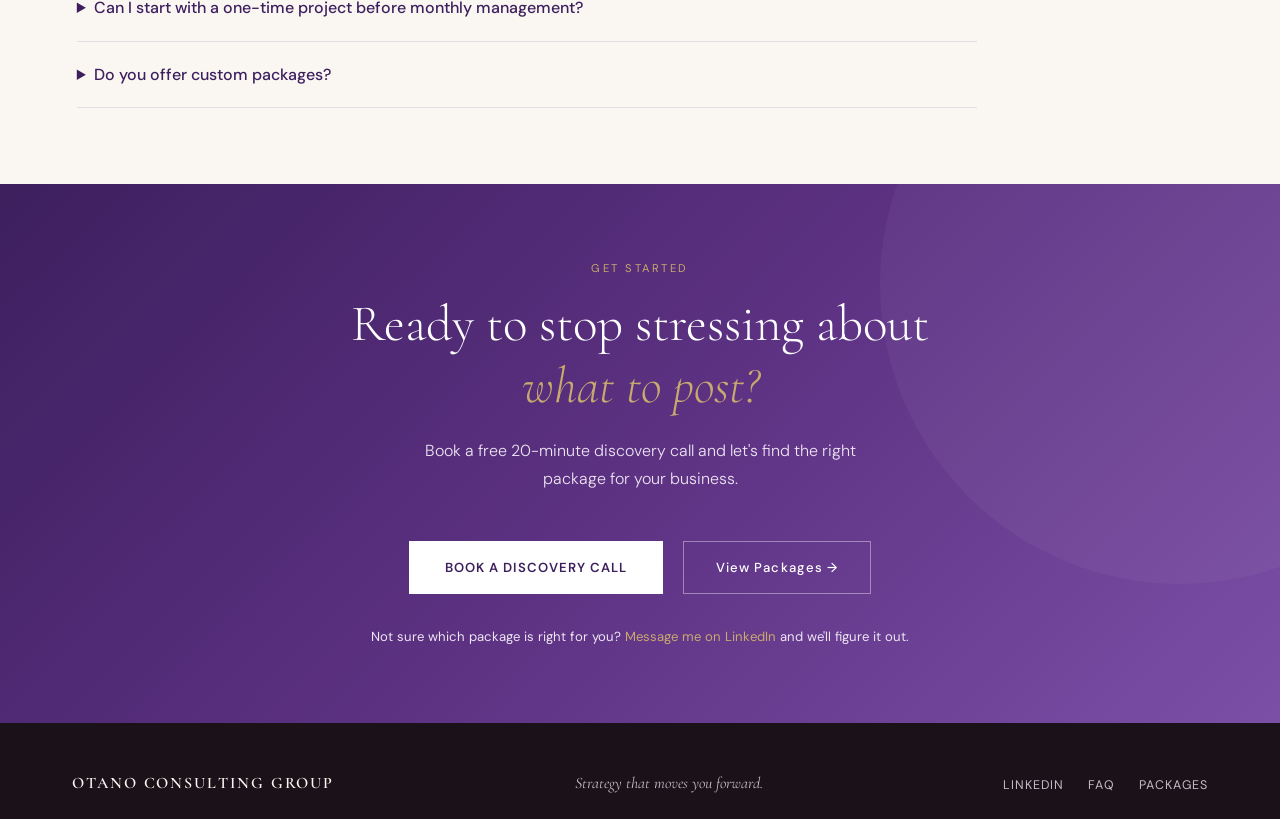
==== commit 75ea94b2: "Focus website on updated marketing offers and FAQ" ====
--- a/consulting.html
+++ b/consulting.html
@@ -1,899 +1 @@
-<!DOCTYPE html>
-<html lang="en">
-<head>
-<meta charset="UTF-8"/>
-<meta name="viewport" content="width=device-width, initial-scale=1.0"/>
-<title>Otano Consulting Group</title>
-<link href="https://fonts.googleapis.com/css2?family=Cormorant+Garamond:ital,wght@0,300;0,400;0,600;1,300;1,400&family=DM+Sans:wght@300;400;500&display=swap" rel="stylesheet"/>
-<style>
-  :root {
-    --ink: #1a1218;
-    --purple: #3d1f5e;
-    --purple-mid: #5c3182;
-    --gold: #c8a96e;
-    --cream: #faf7f2;
-    --warm-gray: #f0ece4;
-    --text-muted: #7a6e78;
-    --border: rgba(61,31,94,0.12);
-  }
-
-  *, *::before, *::after { box-sizing: border-box; margin: 0; padding: 0; }
-
-  html { scroll-behavior: smooth; }
-
-  body {
-    font-family: 'DM Sans', sans-serif;
-    background: var(--cream);
-    color: var(--ink);
-    font-size: 16px;
-    line-height: 1.6;
-    overflow-x: hidden;
-  }
-
-  /* ── NAV ── */
-  nav {
-    position: fixed; top: 0; left: 0; right: 0; z-index: 100;
-    padding: 20px 48px;
-    display: flex; align-items: center; justify-content: space-between;
-    background: rgba(250,247,242,0.92);
-    backdrop-filter: blur(12px);
-    border-bottom: 1px solid var(--border);
-  }
-  .nav-logo {
-    font-family: 'Cormorant Garamond', serif;
-    font-size: 1.1rem;
-    font-weight: 600;
-    letter-spacing: 0.12em;
-    text-transform: uppercase;
-    color: var(--purple);
-    text-decoration: none;
-  }
-  .nav-cta {
-    font-size: 0.78rem;
-    font-weight: 500;
-    letter-spacing: 0.1em;
-    text-transform: uppercase;
-    color: var(--purple);
-    text-decoration: none;
-    border: 1px solid var(--purple);
-    padding: 9px 22px;
-    transition: all 0.25s;
-  }
-  .nav-cta:hover { background: var(--purple); color: var(--cream); }
-
-  /* ── HERO ── */
-  .hero {
-    min-height: 100vh;
-    display: grid;
-    grid-template-columns: 1fr 1fr;
-    padding-top: 80px;
-    position: relative;
-    overflow: hidden;
-  }
-  .hero-left {
-    display: flex;
-    flex-direction: column;
-    justify-content: center;
-    padding: 80px 48px 80px 72px;
-    position: relative;
-    z-index: 2;
-  }
-  .hero-eyebrow {
-    font-size: 0.72rem;
-    font-weight: 500;
-    letter-spacing: 0.2em;
-    text-transform: uppercase;
-    color: var(--gold);
-    margin-bottom: 28px;
-    display: flex;
-    align-items: center;
-    gap: 12px;
-  }
-  .hero-eyebrow::before {
-    content: '';
-    display: block;
-    width: 32px;
-    height: 1px;
-    background: var(--gold);
-  }
-  .hero h1 {
-    font-family: 'Cormorant Garamond', serif;
-    font-size: clamp(3rem, 5vw, 4.8rem);
-    font-weight: 300;
-    line-height: 1.1;
-    color: var(--purple);
-    margin-bottom: 32px;
-    letter-spacing: -0.01em;
-  }
-  .hero h1 em {
-    font-style: italic;
-    font-weight: 400;
-    color: var(--gold);
-  }
-  .hero-sub {
-    font-size: 1.05rem;
-    font-weight: 300;
-    color: var(--text-muted);
-    line-height: 1.75;
-    max-width: 400px;
-    margin-bottom: 48px;
-  }
-  .hero-actions {
-    display: flex;
-    gap: 16px;
-    align-items: center;
-    flex-wrap: wrap;
-  }
-  .btn-primary {
-    display: inline-block;
-    background: var(--purple);
-    color: var(--cream);
-    padding: 16px 36px;
-    font-size: 0.82rem;
-    font-weight: 500;
-    letter-spacing: 0.1em;
-    text-transform: uppercase;
-    text-decoration: none;
-    transition: all 0.3s;
-    position: relative;
-    overflow: hidden;
-  }
-  .btn-primary::after {
-    content: '';
-    position: absolute;
-    bottom: 0; left: 0;
-    width: 0; height: 2px;
-    background: var(--gold);
-    transition: width 0.3s;
-  }
-  .btn-primary:hover { background: var(--purple-mid); }
-  .btn-primary:hover::after { width: 100%; }
-
-  .btn-ghost {
-    display: inline-block;
-    color: var(--purple);
-    font-size: 0.82rem;
-    font-weight: 500;
-    letter-spacing: 0.08em;
-    text-decoration: none;
-    border-bottom: 1px solid var(--gold);
-    padding-bottom: 2px;
-    transition: all 0.2s;
-  }
-  .btn-ghost:hover { color: var(--gold); }
-
-  .hero-right {
-    position: relative;
-    display: flex;
-    align-items: center;
-    justify-content: center;
-  }
-  .hero-graphic {
-    position: absolute;
-    inset: 0;
-    background: var(--purple);
-    clip-path: polygon(15% 0%, 100% 0%, 100% 100%, 0% 100%);
-    opacity: 0.04;
-  }
-  .hero-card {
-    position: relative;
-    z-index: 2;
-    background: white;
-    padding: 48px 40px;
-    max-width: 360px;
-    width: 90%;
-    box-shadow: 0 32px 80px rgba(61,31,94,0.12);
-    border-top: 3px solid var(--gold);
-  }
-  .hero-card-label {
-    font-size: 0.68rem;
-    letter-spacing: 0.2em;
-    text-transform: uppercase;
-    color: var(--gold);
-    margin-bottom: 20px;
-  }
-  .hero-card p {
-    font-family: 'Cormorant Garamond', serif;
-    font-size: 1.35rem;
-    font-weight: 300;
-    line-height: 1.6;
-    color: var(--purple);
-    font-style: italic;
-    margin-bottom: 24px;
-  }
-  .hero-card-sig {
-    font-size: 0.8rem;
-    color: var(--text-muted);
-    font-weight: 400;
-  }
-  .hero-card-sig strong { color: var(--ink); font-weight: 500; }
-
-  /* ── SECTION BASE ── */
-  section { padding: 100px 72px; }
-
-  .section-label {
-    font-size: 0.7rem;
-    letter-spacing: 0.22em;
-    text-transform: uppercase;
-    color: var(--gold);
-    margin-bottom: 16px;
-    display: flex;
-    align-items: center;
-    gap: 12px;
-  }
-  .section-label::before {
-    content: '';
-    display: block;
-    width: 24px;
-    height: 1px;
-    background: var(--gold);
-  }
-  .section-title {
-    font-family: 'Cormorant Garamond', serif;
-    font-size: clamp(2rem, 3.5vw, 3rem);
-    font-weight: 300;
-    line-height: 1.2;
-    color: var(--purple);
-    margin-bottom: 24px;
-  }
-
-  /* ── PROBLEM ── */
-  .problem {
-    background: var(--purple);
-    color: var(--cream);
-    padding: 100px 72px;
-    position: relative;
-    overflow: hidden;
-  }
-  .problem::before {
-    content: '"';
-    position: absolute;
-    top: -40px; right: 80px;
-    font-family: 'Cormorant Garamond', serif;
-    font-size: 28rem;
-    color: rgba(255,255,255,0.03);
-    line-height: 1;
-    pointer-events: none;
-  }
-  .problem-inner {
-    max-width: 760px;
-  }
-  .problem .section-label { color: var(--gold); }
-  .problem .section-label::before { background: var(--gold); }
-  .problem .section-title { color: var(--cream); }
-  .problem-body {
-    font-size: 1.15rem;
-    font-weight: 300;
-    line-height: 1.85;
-    color: rgba(250,247,242,0.75);
-    margin-bottom: 48px;
-  }
-  .problem-body strong { color: var(--cream); font-weight: 500; }
-
-  .problem-list {
-    display: grid;
-    grid-template-columns: 1fr 1fr;
-    gap: 16px;
-    list-style: none;
-  }
-  .problem-list li {
-    display: flex;
-    align-items: flex-start;
-    gap: 12px;
-    font-size: 0.92rem;
-    color: rgba(250,247,242,0.8);
-    font-weight: 300;
-  }
-  .problem-list li::before {
-    content: '→';
-    color: var(--gold);
-    flex-shrink: 0;
-    margin-top: 1px;
-  }
-
-  /* ── OFFERS ── */
-  .offers { background: var(--cream); }
-  .offers-grid {
-    display: grid;
-    grid-template-columns: repeat(3, 1fr);
-    gap: 2px;
-    margin-top: 64px;
-    background: var(--border);
-  }
-  .offer-card {
-    background: var(--cream);
-    padding: 48px 36px;
-    position: relative;
-    transition: all 0.3s;
-  }
-  .offer-card:hover { background: white; transform: translateY(-4px); box-shadow: 0 20px 60px rgba(61,31,94,0.1); z-index: 2; }
-  .offer-card.featured {
-    background: var(--purple);
-  }
-  .offer-card.featured:hover { background: var(--purple-mid); }
-
-  .offer-tag {
-    font-size: 0.65rem;
-    letter-spacing: 0.2em;
-    text-transform: uppercase;
-    color: var(--gold);
-    margin-bottom: 24px;
-    display: block;
-  }
-  .offer-name {
-    font-family: 'Cormorant Garamond', serif;
-    font-size: 1.6rem;
-    font-weight: 400;
-    line-height: 1.2;
-    color: var(--purple);
-    margin-bottom: 8px;
-  }
-  .offer-card.featured .offer-name { color: var(--cream); }
-
-  .offer-price {
-    font-size: 2rem;
-    font-weight: 300;
-    color: var(--gold);
-    margin-bottom: 24px;
-    letter-spacing: -0.02em;
-  }
-  .offer-divider {
-    width: 32px; height: 1px;
-    background: var(--border);
-    margin-bottom: 24px;
-  }
-  .offer-card.featured .offer-divider { background: rgba(255,255,255,0.2); }
-
-  .offer-desc {
-    font-size: 0.88rem;
-    font-weight: 300;
-    line-height: 1.75;
-    color: var(--text-muted);
-    margin-bottom: 28px;
-  }
-  .offer-card.featured .offer-desc { color: rgba(250,247,242,0.7); }
-
-  .offer-includes {
-    list-style: none;
-    margin-bottom: 36px;
-  }
-  .offer-includes li {
-    font-size: 0.82rem;
-    color: var(--text-muted);
-    padding: 6px 0;
-    border-bottom: 1px solid var(--border);
-    display: flex;
-    gap: 10px;
-    align-items: flex-start;
-  }
-  .offer-card.featured .offer-includes li {
-    color: rgba(250,247,242,0.65);
-    border-color: rgba(255,255,255,0.1);
-  }
-  .offer-includes li::before { content: '—'; color: var(--gold); flex-shrink: 0; }
-
-  .offer-btn {
-    display: inline-block;
-    font-size: 0.75rem;
-    font-weight: 500;
-    letter-spacing: 0.12em;
-    text-transform: uppercase;
-    text-decoration: none;
-    padding: 12px 24px;
-    border: 1px solid var(--purple);
-    color: var(--purple);
-    transition: all 0.25s;
-  }
-  .offer-btn:hover { background: var(--purple); color: var(--cream); }
-  .offer-card.featured .offer-btn {
-    border-color: var(--gold);
-    color: var(--gold);
-  }
-  .offer-card.featured .offer-btn:hover { background: var(--gold); color: var(--purple); }
-
-  /* ── HOW IT WORKS ── */
-  .how { background: var(--warm-gray); }
-  .steps {
-    display: grid;
-    grid-template-columns: repeat(3, 1fr);
-    gap: 48px;
-    margin-top: 64px;
-  }
-  .step {
-    position: relative;
-  }
-  .step-number {
-    font-family: 'Cormorant Garamond', serif;
-    font-size: 4.5rem;
-    font-weight: 300;
-    color: rgba(61,31,94,0.08);
-    line-height: 1;
-    margin-bottom: 16px;
-  }
-  .step-title {
-    font-family: 'Cormorant Garamond', serif;
-    font-size: 1.4rem;
-    font-weight: 400;
-    color: var(--purple);
-    margin-bottom: 12px;
-  }
-  .step-desc {
-    font-size: 0.9rem;
-    font-weight: 300;
-    color: var(--text-muted);
-    line-height: 1.75;
-  }
-  .step-connector {
-    position: absolute;
-    top: 36px; right: -24px;
-    color: var(--gold);
-    font-size: 1.2rem;
-    opacity: 0.5;
-  }
-
-  /* ── ABOUT ── */
-  .about {
-    display: grid;
-    grid-template-columns: 1fr 1fr;
-    gap: 0;
-    padding: 0;
-    background: white;
-  }
-  .about-left {
-    background: var(--purple);
-    padding: 100px 72px;
-    display: flex;
-    flex-direction: column;
-    justify-content: center;
-  }
-  .about-left .section-label { color: var(--gold); }
-  .about-left .section-label::before { background: var(--gold); }
-  .about-left .section-title { color: var(--cream); }
-  .about-left p {
-    font-size: 0.95rem;
-    font-weight: 300;
-    line-height: 1.85;
-    color: rgba(250,247,242,0.75);
-    margin-bottom: 20px;
-  }
-  .about-left p strong { color: var(--cream); font-weight: 500; }
-  .about-tagline {
-    margin-top: 32px;
-    padding-top: 32px;
-    border-top: 1px solid rgba(255,255,255,0.15);
-    font-family: 'Cormorant Garamond', serif;
-    font-size: 1.3rem;
-    font-style: italic;
-    color: var(--gold);
-    font-weight: 300;
-  }
-  .about-right {
-    padding: 100px 72px;
-    display: flex;
-    flex-direction: column;
-    justify-content: center;
-    background: white;
-  }
-  .credentials {
-    list-style: none;
-    margin-top: 40px;
-  }
-  .credentials li {
-    padding: 20px 0;
-    border-bottom: 1px solid var(--border);
-    display: flex;
-    flex-direction: column;
-    gap: 4px;
-  }
-  .credentials li strong {
-    font-size: 0.85rem;
-    font-weight: 500;
-    color: var(--purple);
-  }
-  .credentials li span {
-    font-size: 0.82rem;
-    font-weight: 300;
-    color: var(--text-muted);
-  }
-
-  /* ── CTA ── */
-  .cta-section {
-    background: var(--cream);
-    padding: 120px 72px;
-    text-align: center;
-    position: relative;
-    overflow: hidden;
-  }
-  .cta-section::before {
-    content: '';
-    position: absolute;
-    top: 50%; left: 50%;
-    transform: translate(-50%, -50%);
-    width: 600px; height: 600px;
-    border-radius: 50%;
-    background: radial-gradient(circle, rgba(61,31,94,0.04) 0%, transparent 70%);
-    pointer-events: none;
-  }
-  .cta-section .section-label {
-    justify-content: center;
-  }
-  .cta-section .section-label::before { display: none; }
-  .cta-title {
-    font-family: 'Cormorant Garamond', serif;
-    font-size: clamp(2.2rem, 4vw, 3.8rem);
-    font-weight: 300;
-    color: var(--purple);
-    max-width: 700px;
-    margin: 0 auto 20px;
-    line-height: 1.2;
-  }
-  .cta-title em { font-style: italic; color: var(--gold); }
-  .cta-sub {
-    font-size: 1rem;
-    font-weight: 300;
-    color: var(--text-muted);
-    max-width: 480px;
-    margin: 0 auto 48px;
-    line-height: 1.75;
-  }
-  .cta-actions {
-    display: flex;
-    gap: 20px;
-    justify-content: center;
-    align-items: center;
-    flex-wrap: wrap;
-  }
-  .cta-note {
-    margin-top: 32px;
-    font-size: 0.82rem;
-    color: var(--text-muted);
-    font-weight: 300;
-  }
-  .cta-note a { color: var(--purple); text-decoration: none; border-bottom: 1px solid var(--border); }
-
-  /* ── FOOTER ── */
-  footer {
-    background: var(--ink);
-    padding: 48px 72px;
-    display: flex;
-    align-items: center;
-    justify-content: space-between;
-  }
-  .footer-logo {
-    font-family: 'Cormorant Garamond', serif;
-    font-size: 1rem;
-    font-weight: 600;
-    letter-spacing: 0.12em;
-    text-transform: uppercase;
-    color: var(--cream);
-    opacity: 0.6;
-  }
-  .footer-tagline {
-    font-size: 0.78rem;
-    color: rgba(250,247,242,0.35);
-    font-style: italic;
-    font-family: 'Cormorant Garamond', serif;
-    font-size: 1rem;
-  }
-  .footer-links {
-    display: flex;
-    gap: 24px;
-    list-style: none;
-  }
-  .footer-links a {
-    font-size: 0.78rem;
-    color: rgba(250,247,242,0.4);
-    text-decoration: none;
-    letter-spacing: 0.08em;
-    text-transform: uppercase;
-    transition: color 0.2s;
-  }
-  .footer-links a:hover { color: var(--gold); }
-
-  /* ── ANIMATIONS ── */
-  .fade-up {
-    opacity: 0;
-    transform: translateY(28px);
-    transition: opacity 0.7s ease, transform 0.7s ease;
-  }
-  .fade-up.visible {
-    opacity: 1;
-    transform: translateY(0);
-  }
-
-  /* ── RESPONSIVE ── */
-  @media (max-width: 900px) {
-    nav { padding: 16px 24px; }
-    .hero { grid-template-columns: 1fr; min-height: auto; padding-top: 80px; }
-    .hero-left { padding: 60px 24px; }
-    .hero-right { display: none; }
-    section { padding: 72px 24px; }
-    .problem { padding: 72px 24px; }
-    .offers-grid { grid-template-columns: 1fr; gap: 0; }
-    .steps { grid-template-columns: 1fr; gap: 36px; }
-    .step-connector { display: none; }
-    .about { grid-template-columns: 1fr; }
-    .about-left, .about-right { padding: 72px 24px; }
-    .cta-section { padding: 80px 24px; }
-    .problem-list { grid-template-columns: 1fr; }
-    footer { flex-direction: column; gap: 20px; text-align: center; padding: 40px 24px; }
-    .footer-links { justify-content: center; }
-  }
-
-/* Shared visual refresh */
-:root { --text-muted:#625663; }
-html { scroll-padding-top:100px; }
-section { padding:76px 6%; }
-nav { padding:16px 5%; }
-.nav-logo { max-width:260px; }
-.nav-links { display:flex; gap:20px; align-items:center; }
-.nav-link { color:var(--purple); opacity:1; text-decoration:none; font-size:.78rem; letter-spacing:.08em; text-transform:uppercase; }
-.menu-toggle { display:none; }
-a:focus-visible, summary:focus-visible, button:focus-visible { outline:3px solid #9b732f; outline-offset:5px; }
-.hero { min-height:680px; }
-.hero-left { padding:72px 10%; }
-.hero-sub { color:#625663; margin-bottom:30px; }
-.hero-right.portrait-panel { display:flex; padding:36px; background:var(--purple); }
-.portrait { margin:0; width:100%; max-width:420px; position:relative; z-index:2; }
-.portrait img { display:block; width:100%; height:460px; object-fit:cover; object-position:50% 40%; border-radius:180px 180px 4px 4px; }
-.portrait figcaption { color:#fff; padding-top:20px; font-size:.85rem; }
-.portrait figcaption strong { display:block; color:#e2c792; font:1.7rem 'Cormorant Garamond',Georgia,serif; }
-.section-label,.callout-label,.package-tag,.offer-tag { color:#806027; }
-.section-sub { max-width:740px; margin-bottom:36px; }
-.packages-grid,.offers-grid { gap:20px; background:transparent; margin-top:32px; align-items:start; }
-.package-card,.offer-card { border:1px solid var(--border); padding:32px 26px; border-radius:6px; }
-.package-card.featured,.offer-card.featured { background:var(--purple); }
-.package-price,.offer-price,.addon-price { color:#806027; }
-.featured .package-price,.featured .offer-price,.featured .package-tag,.featured .offer-tag { color:#e2c792; }
-.package-card.featured .package-ideal,.package-card.featured .package-includes li,.offer-card.featured .offer-desc,.offer-card.featured .offer-includes li { color:#eee6f2; }
-.package-ideal,.offer-desc { font-style:normal; font-size:.9rem; }
-.package-includes,.offer-includes { margin-bottom:20px; }
-.package-includes li,.offer-includes li { font-size:.88rem; }
-.service-details { margin:0 0 24px; }
-.service-details summary { cursor:pointer; padding:10px 0; font-size:.85rem; font-weight:500; }
-.service-details ul { margin-top:12px; }
-.terms-panel { margin-top:28px; padding:24px 28px; background:var(--warm-gray); border-left:3px solid var(--gold); max-width:900px; color:#544957; }
-.terms-panel h3 { font:1.5rem 'Cormorant Garamond',Georgia,serif; color:var(--purple); margin-bottom:8px; }
-.terms-panel p { font-size:.9rem; margin:8px 0; }
-.who,.cta-section { padding:76px 6%; }
-.who-card p,.cta-section .cta-sub,.cta-section .cta-note { color:#eee6f2; }
-.consulting-page .cta-section .cta-sub,.consulting-page .cta-section .cta-note { color:#625663; }
-.about-left,.about-right { padding:64px 10%; }
-.about-left p { color:#eee6f2; }
-.footer-logo { opacity:1; }
-.footer-links a,.footer-tagline { color:#c6bac5; }
-.hero-stats { margin-top:32px; padding-top:24px; }
-.fade-up { opacity:1; transform:none; }
-@media(max-width:900px) {
- .hero { min-height:auto; }
- .hero-left { padding:64px 24px 36px; }
- .hero-right.portrait-panel { padding:28px 24px; }
- .portrait { max-width:340px; }
- .portrait img { height:360px; }
- section,.who,.cta-section { padding:52px 24px; }
- .package-card,.offer-card { padding:28px 24px; }
- .offers-grid { gap:20px; }
- .about-left,.about-right { padding:48px 24px; }
- nav { padding:14px 20px; }
- .nav-logo { font-size:.85rem; max-width:205px; }
- .menu-toggle { display:block; border:1px solid var(--purple); background:transparent; color:var(--purple); padding:9px 12px; font:inherit; font-size:.8rem; cursor:pointer; }
- .nav-links { display:none; position:absolute; top:100%; left:0; right:0; background:var(--cream); border-bottom:1px solid var(--border); padding:20px 24px; align-items:stretch; flex-direction:column; gap:20px; }
- .nav-links.is-open { display:flex; }
- .nav-links a { padding:8px; }
- .nav-links .nav-cta { padding:12px; text-align:center; }
- .hero-actions { gap:16px; flex-wrap:wrap; }
- .addons-grid { grid-template-columns:1fr; }
- .package-btn,.offer-btn { font-size:.72rem; letter-spacing:.06em; }
-}
-@media(prefers-reduced-motion:reduce) { html { scroll-behavior:auto; } *,*::before,*::after { animation:none!important; transition:none!important; } }
-
-.social-proof { background:#f0ece4; }.social-grid { display:grid;grid-template-columns:1fr 1fr;gap:24px; }.social-card { display:block; padding:32px; background:#faf7f2; border:1px solid var(--border); text-decoration:none; color:var(--purple); border-radius:6px; }.social-card h3 { font:2.2rem 'Cormorant Garamond',Georgia,serif; margin-bottom:8px; }.social-card p { color:#625663; margin-bottom:12px; }.social-arrow { display:block; margin-top:24px; font-weight:500; }.social-note { font-size:.8rem; color:#625663; margin-top:20px; }@media(max-width:600px){.social-grid{grid-template-columns:1fr;}}
-.consulting-page .hero h1 em { color:#806027; }
-.portrait-crop { overflow:hidden; border-radius:180px 180px 4px 4px; }
-.portrait-crop img { border-radius:0; transform:scale(1.18) translateX(3%); transform-origin:50% 28%; object-position:50% 40%; }
-</style>
-<!-- Google tag (gtag.js) -->
-<script async src="https://www.googletagmanager.com/gtag/js?id=G-FG1D96ST3H"></script>
-<script>
-  window.dataLayer = window.dataLayer || [];
-  function gtag(){dataLayer.push(arguments);}
-  gtag('js', new Date());
-  gtag('config', 'G-FG1D96ST3H');
-</script>
-</head>
-<body class="consulting-page">
-
-<!-- NAV -->
-<nav aria-label="Main navigation">
-<a href="index.html" class="nav-logo">Otano Consulting Group</a>
-<button class="menu-toggle" type="button" aria-expanded="false" aria-controls="site-menu">Menu</button>
-<div class="nav-links" id="site-menu">
-<a href="index.html" class="nav-link">Marketing</a>
-<a href="consulting.html" class="nav-link" aria-current="page">Consulting</a>
-<a href="#offers" class="nav-cta">View Services</a>
-</div></nav>
-
-<!-- HERO -->
-<section class="hero">
-  <div class="hero-left">
-    <div class="hero-eyebrow">Business Strategy & Advisory</div>
-    <h1>Clarity.<br/><em>Structure.</em><br/>Direction.</h1>
-    <p class="hero-sub">For founders and small business owners who are starting out or feeling stuck — and need a clear plan, not more advice.</p>
-    <div class="hero-actions">
-      <a href="https://buy.stripe.com/3cI14o5p83eCfj0efCdMI00" target="_blank" class="btn-primary">Book a Session</a>
-      <a href="#about" class="btn-ghost">About Miriam →</a>
-    </div>
-  </div>
-  <div class="hero-right portrait-panel">
-<figure class="portrait"><div class="portrait-crop"><img src="miriam-otano.jpg" alt="Miriam Otano, founder of Otano Consulting Group" width="1242" height="2208" fetchpriority="high"/></div><figcaption><strong>Meet Miriam Otano</strong>Founder · Strategy advisor · Content partner</figcaption></figure>
-</div>
-</section>
-
-<!-- PROBLEM -->
-<div class="problem">
-  <div class="problem-inner">
-    <div class="section-label">The Problem</div>
-    <h2 class="section-title">Most business owners aren't stuck because they're not working hard enough.</h2>
-    <p class="problem-body">They're stuck because their foundation isn't clear — <strong>the offer, the pricing, the direction.</strong> When those things are fuzzy, everything else feels harder than it should be. You're busy. You're moving. But you're not sure if you're building the right thing or just staying in motion.</p>
-    <ul class="problem-list">
-      <li>Your offer feels unclear or hard to explain</li>
-      <li>You don't know what to charge or why</li>
-      <li>You're not sure who your real customer is</li>
-      <li>You have ideas but no structured plan</li>
-      <li>Your business feels messy or unorganized</li>
-      <li>You're making decisions without a clear strategy</li>
-    </ul>
-  </div>
-</div>
-
-<!-- OFFERS -->
-<section class="offers" id="offers">
-  <div class="section-label">Services</div>
-  <h2 class="section-title">Choose where you are right now.</h2>
-  <div class="offers-grid">
-
-    <!-- Offer 1 -->
-    <div class="offer-card fade-up">
-      <span class="offer-tag">Start Here</span>
-      <div class="offer-name">Business Clarity Session</div>
-      <div class="offer-price">$300</div>
-      <div class="offer-divider"></div>
-      <p class="offer-desc">A focused 90-minute strategy session for founders who need direction fast. You leave with a clear plan — not more confusion.</p>
-      <ul class="offer-includes"><li>Business idea validation or cleanup</li><li>Offer + pricing direction</li><li>Clear definition of your target customer</li></ul><details class="service-details"><summary>Everything included</summary><ul class="offer-includes"><li>Concrete next steps — no fluff</li><li>Written follow-up summary</li></ul></details>
-      <a href="https://buy.stripe.com/3cI14o5p83eCfj0efCdMI00" target="_blank" class="offer-btn">Pay & Book — $300 →</a>
-    </div>
-
-    <!-- Offer 2 (featured) -->
-    <div class="offer-card featured fade-up">
-      <span class="offer-tag">Most Popular</span>
-      <div class="offer-name">Business Setup / Reset</div>
-      <div class="offer-price">$1,200 <span style="font-size:0.9rem;opacity:0.6">founder rate</span></div>
-      <p class="offer-desc">For the first 20 Setup / Reset clients. Then $1,800.</p>
-      <div class="offer-divider"></div>
-      <p class="offer-desc">A 2–4 week engagement to build or reset your business foundation from the ground up. This is where real change happens.</p>
-      <ul class="offer-includes"><li>Business model + offer structure</li><li>Pricing framework</li><li>Light marketing direction</li></ul><details class="service-details"><summary>Everything included</summary><ul class="offer-includes"><li>30–60 day action plan</li><li>2–3 strategy sessions + async support</li></ul></details>
-      <p class="offer-desc">$600 to reserve your start date. $600 before your final strategy session. <a href="#founder-terms" style="color:inherit">Payment details ↓</a></p>
-      <a href="https://calendly.com/otanoconsultinggroup/new-meeting-1" target="_blank" rel="noopener noreferrer" class="offer-btn">Book a Free Discovery Call →</a>
-    </div>
-
-    <!-- Offer 3 -->
-    <div class="offer-card fade-up">
-      <span class="offer-tag">Ongoing Support</span>
-      <div class="offer-name">Monthly Consulting</div>
-      <div class="offer-price">$750<span style="font-size:1rem;opacity:0.6">/mo</span></div>
-      <div class="offer-divider"></div>
-      <p class="offer-desc">Ongoing advisory support for business owners who want continued strategic guidance as their business grows. Available to past clients only.</p>
-      <ul class="offer-includes"><li>1–2 strategy calls per month</li><li>Decision support & problem-solving</li><li>Strategy adjustments as you grow</li></ul><details class="service-details"><summary>Everything included</summary><ul class="offer-includes"><li>Accountability — not execution</li><li>No busywork. No on-call texting.</li></ul></details>
-      <a href="https://buy.stripe.com/00wbJ218SeXkdaSdbydMI01" target="_blank" class="offer-btn">Pay & Get Started — $750 →</a>
-    </div>
-
-  </div>
-<div class="terms-panel" id="founder-terms"><h3>Founder rate &amp; payment schedule</h3><p>Available to the first 20 Business Setup / Reset clients who sign their agreement and pay their deposit. Pricing increases to $1,800 after those places are filled.</p><p>Following a discovery call and signed agreement, a $600 deposit reserves your project start date and is applied toward your $1,200 total. The remaining $600 is due before your final strategy session.</p></div>
-</section>
-
-<!-- HOW IT WORKS -->
-<section class="how" id="how">
-  <div class="section-label">The Process</div>
-  <h2 class="section-title">Simple by design.</h2>
-  <div class="steps">
-    <div class="step fade-up">
-      <div class="step-number">01</div>
-      <div class="step-title">Choose Your Starting Point</div>
-      <p class="step-desc">Book and pay for a Clarity Session, or start Setup / Reset with a free 20-minute discovery call. For Setup / Reset, we confirm fit, sign an agreement, and collect your deposit before kickoff.</p>
-      <span class="step-connector">→</span>
-    </div>
-    <div class="step fade-up">
-      <div class="step-number">02</div>
-      <div class="step-title">Answer a Few Questions</div>
-      <p class="step-desc">Your intake form takes 10 minutes. It tells me exactly what you're dealing with so we skip the small talk and get straight to work.</p>
-      <span class="step-connector">→</span>
-    </div>
-    <div class="step fade-up">
-      <div class="step-number">03</div>
-      <div class="step-title">Leave With a Clear Plan</div>
-      <p class="step-desc">Every session ends with key decisions made and a written summary sent to you. No vague homework. No generic advice. Just clarity.</p>
-    </div>
-  </div>
-</section>
-
-<!-- ABOUT -->
-<div class="about" id="about">
-  <div class="about-left">
-    <div class="section-label">About</div>
-    <h2 class="section-title">I've spent years inside the business of helping founders grow.</h2>
-    <p>I'm Miriam Otano — founder of Otano Consulting Group and Chief Content Officer at <strong>Vadera Capital</strong>, a digital banking company built for creators, entrepreneurs, and small businesses.</p>
-    <p>Every day I work inside the world of founders and growing businesses. I see what separates the ones who build something real from the ones who stay stuck — and it almost always comes down to the same things: <strong>clarity on the offer, confidence in the pricing, and a plan that actually makes sense.</strong></p>
-    <p>Through Otano Consulting Group, I take that experience directly to the people who need it most. I work with a small number of clients at a time. Every engagement is focused, practical, and built around your specific situation — not a generic playbook.</p>
-    <div class="about-tagline">Strategy that moves you forward.</div>
-  </div>
-  <div class="about-right">
-    <div class="section-label">Background</div>
-    <h2 class="section-title" style="font-size:1.8rem">Why this works.</h2>
-    <ul class="credentials">
-      <li>
-        <strong>Chief Content Officer — Vadera Capital</strong>
-        <span>Brand strategy, content, and customer engagement for a fintech company serving creators and entrepreneurs.</span>
-      </li>
-      <li>
-        <strong>Founder — Otano Consulting Group</strong>
-        <span>Business strategy and advisory for founders and small business owners who want clarity, structure, and real direction.</span>
-      </li>
-      <li>
-        <strong>Focus: Founders & Small Business Owners</strong>
-        <span>From pre-launch to early revenue — helping people build businesses that actually make sense and are easier to grow.</span>
-      </li>
-      <li>
-        <strong>Orlando, Florida — Working Globally</strong>
-        <span>Consulting sessions are delivered virtually via Zoom, with written follow-up summaries and any between-session support included in your selected service. Based in Orlando, serving clients wherever they are.</span>
-      </li>
-    </ul>
-  </div>
-</div>
-
-<!-- CTA -->
-<section class="cta-section" id="book">
-  <div class="section-label">Get Started</div>
-  <h2 class="cta-title">If your business feels unclear — <em>that's exactly the problem I solve.</em></h2>
-  <p class="cta-sub">Start with a Business Clarity Session. 90 minutes. A clear plan. $300.</p>
-  <div class="cta-actions">
-    <a href="https://buy.stripe.com/3cI14o5p83eCfj0efCdMI00" target="_blank" class="btn-primary">Book a Clarity Session — $300</a>
-    <a href="#offers" class="btn-ghost">View All Services →</a>
-  </div>
-  <p class="cta-note">Not sure which service is right for you? <a href="https://calendly.com/otanoconsultinggroup/new-meeting-1" target="_blank" rel="noopener noreferrer">Book a free 20-minute discovery call</a> and we'll figure it out.</p>
-</section>
-
-<!-- FOOTER -->
-<footer>
-  <div class="footer-logo">Otano Consulting Group</div>
-  <div class="footer-tagline">Strategy that moves you forward.</div>
-  <ul class="footer-links">
-    <li><a href="https://www.linkedin.com/in/miriamotano/" target="_blank">LinkedIn</a></li>
-    <li><a href="#offers">Services</a></li>
-    <li><a href="#book">Book</a></li>
-  </ul>
-</footer>
-
-<script>
-  // Fade-up on scroll
-  const observer = new IntersectionObserver((entries) => {
-    entries.forEach((entry, i) => {
-      if (entry.isIntersecting) {
-        setTimeout(() => entry.target.classList.add('visible'), i * 120);
-      }
-    });
-  }, { threshold: 0.1 });
-  document.querySelectorAll('.fade-up').forEach(el => observer.observe(el));
-</script>
-
-
-<script>
-const menuButton = document.querySelector('.menu-toggle');
-const menu = document.querySelector('#site-menu');
-function closeMenu() { menu.classList.remove('is-open'); menuButton.setAttribute('aria-expanded','false'); }
-menuButton.addEventListener('click', () => { const open=menu.classList.toggle('is-open'); menuButton.setAttribute('aria-expanded',String(open)); });
-menu.querySelectorAll('a').forEach(link => link.addEventListener('click',closeMenu));
-document.addEventListener('keydown', event => { if(event.key==='Escape' && menu.classList.contains('is-open')) { closeMenu(); menuButton.focus(); } });
-</script>
-
-</body>
-</html>
+<!doctype html><html lang="en"><head><meta charset="UTF-8"><meta name="viewport" content="width=device-width,initial-scale=1"><meta name="robots" content="noindex"><meta http-equiv="refresh" content="0;url=index.html"><link rel="canonical" href="https://otanoconsultinggroup.com/"><title>Otano Consulting Group — Marketing Services</title></head><body><p>Explore our <a href="index.html">social media and marketing services</a>.</p></body></html>
